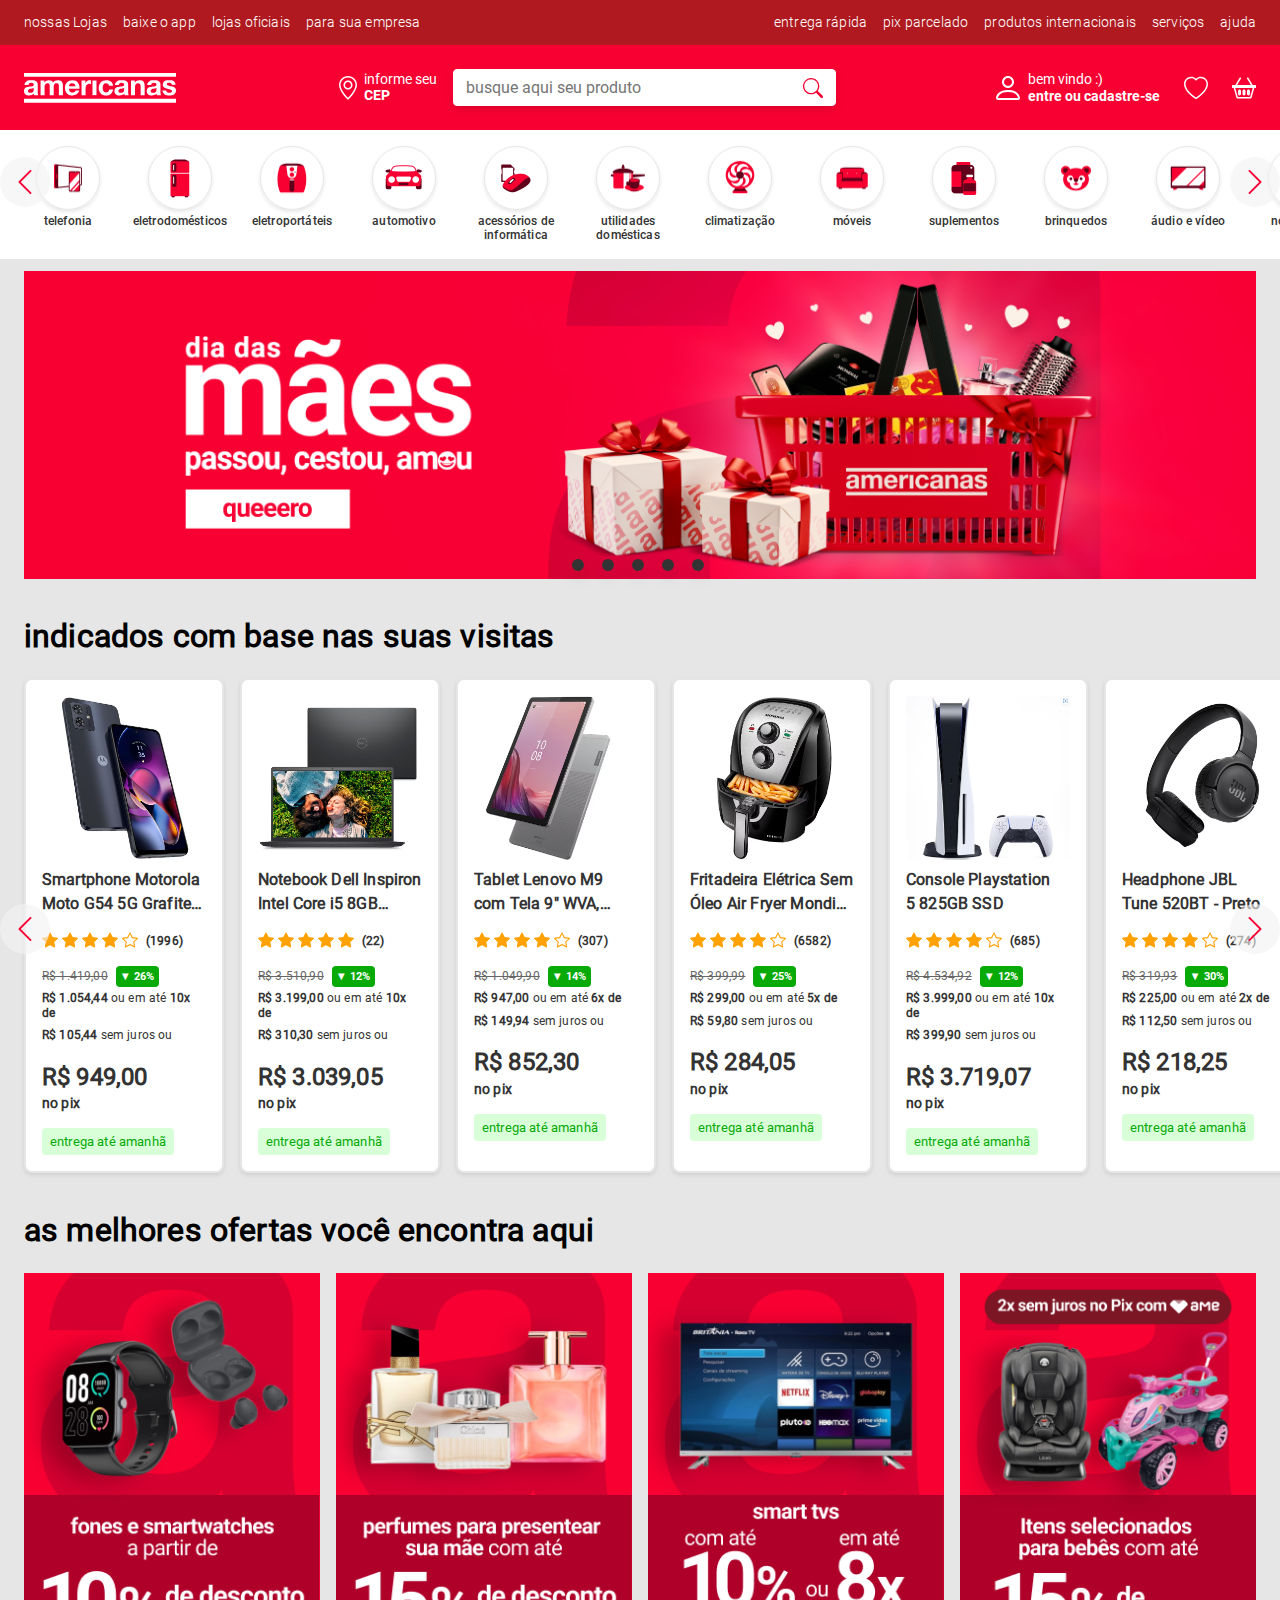
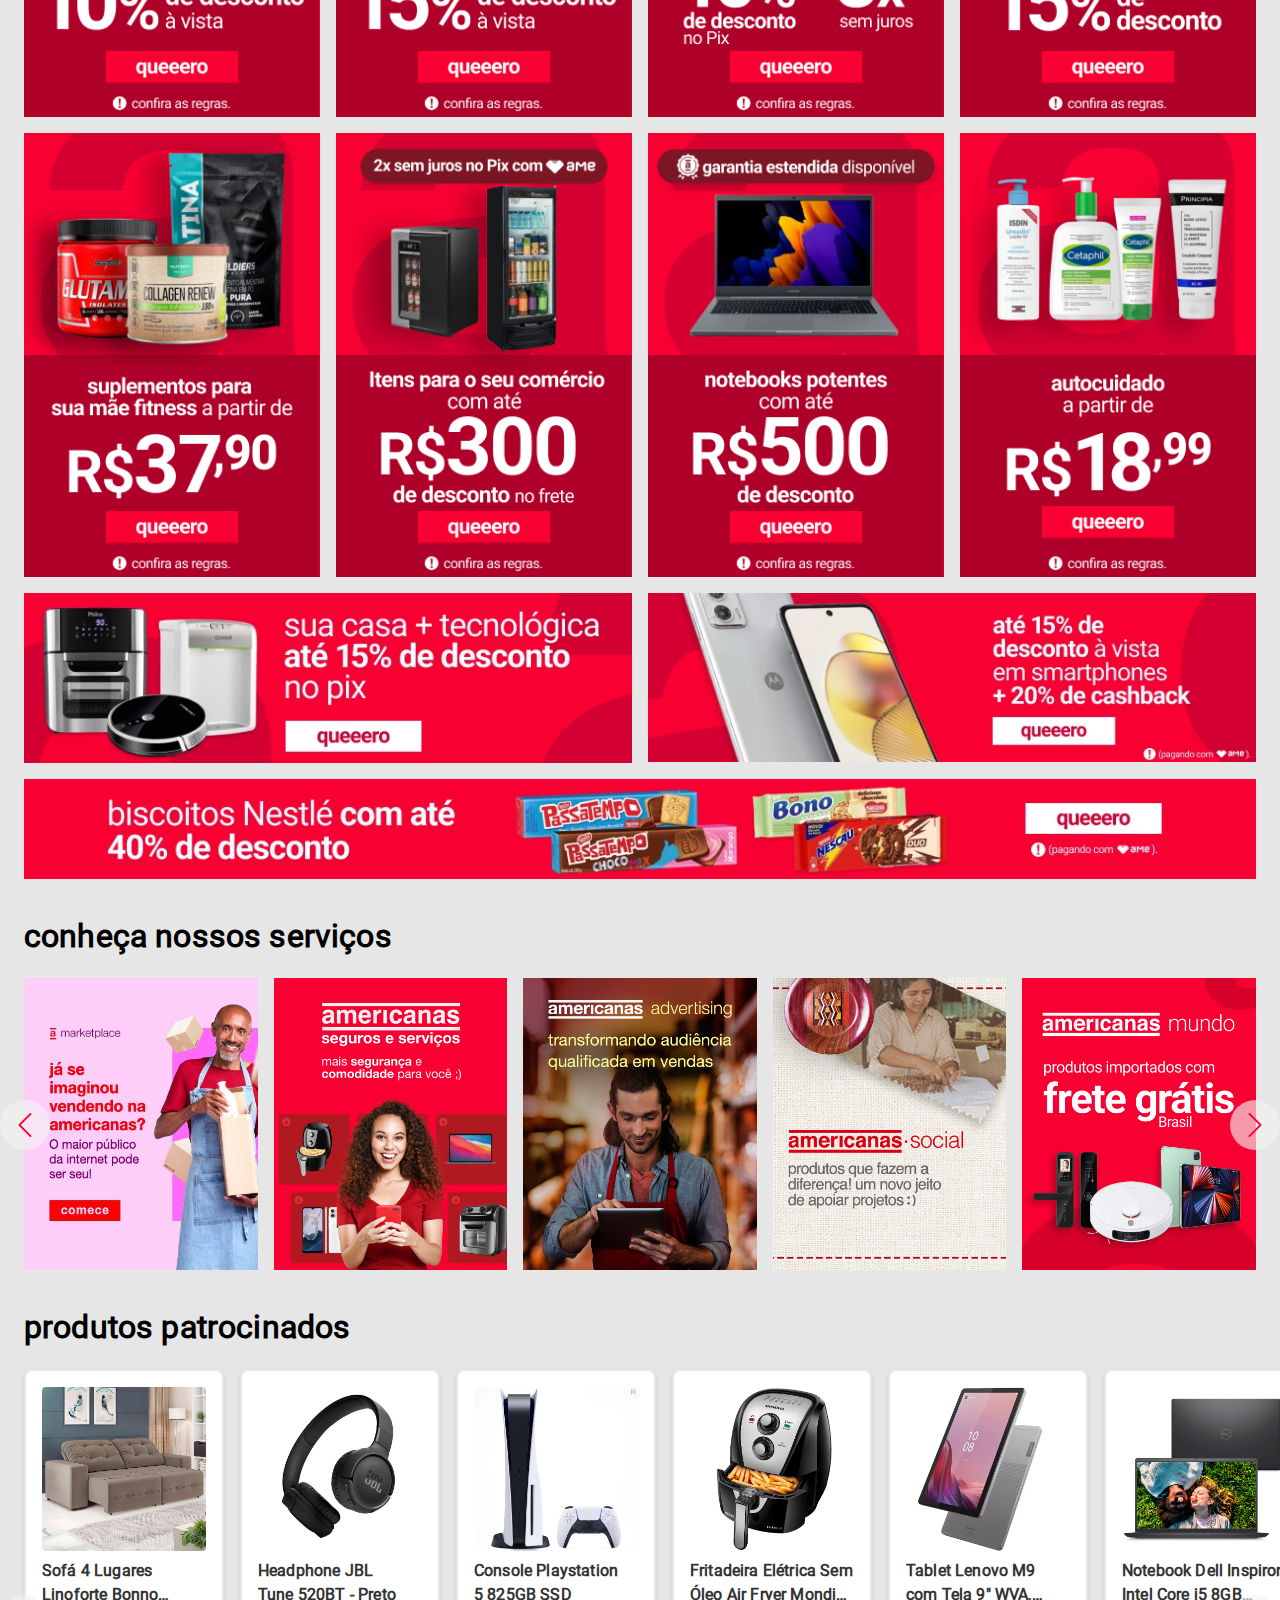
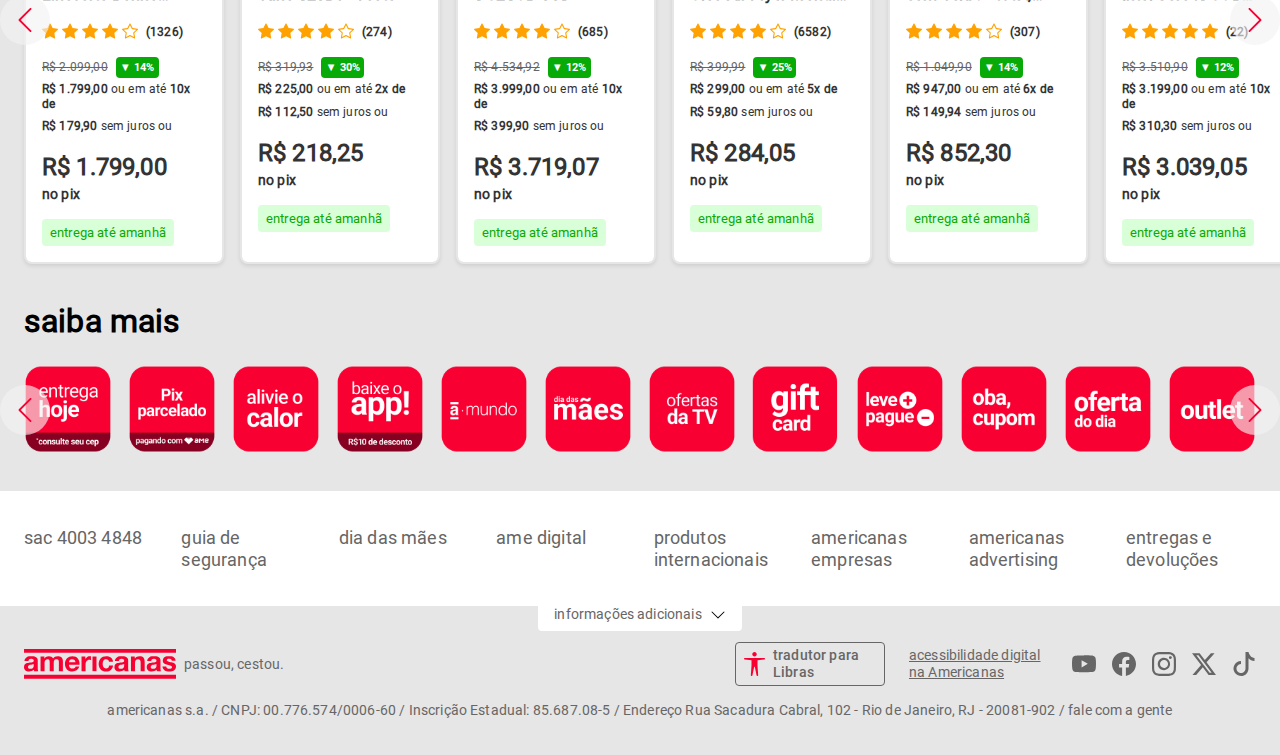
==== index.html @ 1c4f8960 "feat: criado última sessão da página inicial e ajustado arquivos do projeto" ====
<!DOCTYPE html>
<html lang="pt-BR">

<head>
  <link rel="apple-touch-icon" sizes="180x180" href="/apple-touch-icon.png">
  <link rel="icon" type="image/png" sizes="32x32" href="/favicon-32x32.png">
  <link rel="icon" type="image/png" sizes="16x16" href="/favicon-16x16.png">
  <link rel="manifest" href="/site.webmanifest">
  <meta charset="UTF-8">
  <meta name="viewport" content="width=device-width, initial-scale=1.0">
  <link rel="stylesheet" href="/styles/variables.css">
  <link rel="stylesheet" href="/styles/reset-html.css">
  <link rel="stylesheet" href="/styles/global.css">
  <link rel="stylesheet" href="/styles/mediaquerys.css">
  <link rel="stylesheet" href="/styles/index.css">
  <title>Página inicial</title>
</head>

<body>
  <header id="header">
    <input id="menu-hamburger" title="menu header" placeholder="menu header" type="checkbox" hidden="true" value="false">
    <div class="header__top">
      <div class="container">
        <div class="top__left">
          <a href="#">
            <span>nossas Lojas</span>
          </a>
          <a href="#">
            <span>baixe o app</span>
          </a>
          <a href="#">
            <span>lojas oficiais</span>
          </a>
          <a href="#">
            <span>para sua empresa</span>
          </a>
        </div>
        <div class="top__right">
          <a href="#">
            <span>entrega rápida</span>
          </a>
          <a href="#">
            <span>pix parcelado</span>
          </a>
          <a href="#">
            <span>produtos internacionais</span>
          </a>
          <a href="#services">
            <span>serviços</span>
          </a>
          <a href="#">
            <span>ajuda</span>
          </a>
        </div>
      </div>
    </div>
    <div class="header__main">
      <div class="container">
        <div class="menu-hamburger">
          <label for="menu-hamburger" class="icon-grande" type="button">
            <img src="/assets/icons/list.svg" alt="menu hamburger">
          </label>
        </div>
        <div id="logo">
          <a href="#">
            <img src="/assets/images/logo/svg/logo-primary-branco.svg" alt="Logo Americanas">
          </a>
        </div>
        <div class="grou_address_search">
          <div id="endereco">
            <button type="button">
              <img class="icon-medio" src="/assets/icons/geo-alt.svg" alt="ícone de endereço">
              <span>informe seu <span>CEP</span></span>
            </button>
          </div>
          <div id="busca">
            <input type="search" placeholder="busque aqui seu produto">
            <img src="/assets/icons/search.svg" alt="ícone lupa de pesquisa">
          </div>
        </div>
        <div id="menu">
          <div class="group_account">
            <button type="button" id="account">
              <img class="icon-medio" src="/assets/icons/person.svg" alt="ícone conta do usuário">
              <span>bem vindo :&rpar;<br><span>entre ou cadastre-se</span></span>
            </button>
            <div class="account__menu">
              <a href="/login.html" class="button_primary">Entrar</a>
              <a href="#" class="button_secondary">Cadastrar</a>
            </div>
          </div>
          <a title="Favoritos" href="#">
            <img class="icon-medio" src="/assets/icons/heart.svg" alt="ícone favoritos">
          </a>
          <a title="Carrinho de compras" href="#">
            <img class="icon-medio" src="/assets/icons/basket2.svg" alt="ícone carrinho de compras">
          </a>
        </div>
      </div>
    </div>
    <div class="header__categories">
      <div class="container">
        <label for="menu-hamburger">
          <img class="icon-pequeno" src="/assets/icons/x-lg.svg" alt="seta de retorno">
        </label>
        <div class="container__account">
          <div class="icon_account">
            <img class="icon-extra-grande" src="/assets/icons/person-primary.svg" alt="ícone da conta">
          </div>
          <div class="account__text">
            <span>Entre ou cadastre-se</span>
            <span>Tenha tudo em um só lugar</span>
          </div>
        </div>
        <div class="container__menu">
          <button type="submit" class="button_primary">Entrar</button>
          <button type="button" class="button_secondary">Cadastrar</button>
        </div>
        <button type="button" class="previes">
          <img class="icon-medio" src="/assets/icons/chevron-left.svg" alt="seta de retorno">
        </button>
        <button type="button" class="next">
          <img class="icon-medio" src="/assets/icons/chevron-right.svg" alt="seta de retorno">
        </button>
        <div class="categories__list">
          <a href="/lista-produtos.html">
            <img src="/assets/images/category/TELEFONIA.png" alt="imagem telefonia">
            <span>telefonia</span>
          </a>
          <a href="/lista-produtos.html">
            <img src="/assets/images/category/eletrodomesticos.png" alt="imagem eletrodomésticos">
            <span>eletrodomésticos</span>
          </a>
          <a href="/lista-produtos.html">
            <img src="/assets/images/category/CASA-ELETROPORTATEIS.png" alt="imagem eletroportáteis">
            <span>eletroportáteis</span>
          </a>
          <a href="/lista-produtos.html">
            <img src="/assets/images/category/automotivo.png" alt="imagem automotivo">
            <span>automotivo</span>
          </a>
          <a href="/lista-produtos.html">
            <img src="/assets/images/category/informatica-acessorios.png" alt="imagem acessórios de informática">
            <span>acessórios de informática</span>
          </a>
          <a href="/lista-produtos.html">
            <img src="/assets/images/category/UD.png" alt="imagem utilidades domésticas">
            <span>utilidades domésticas</span>
          </a>
          <a href="/lista-produtos.html">
            <img src="/assets/images/category/CASA-CLIMATIZACAO.png" alt="imagem climatização">
            <span>climatização</span>
          </a>
          <a href="/lista-produtos.html">
            <img src="/assets/images/category/MOVEIS.png" alt="imagem móveis">
            <span>móveis</span>
          </a>
          <a href="/lista-produtos.html">
            <img src="/assets/images/category/suplementos-vitaminas.png" alt="imagem suplementos">
            <span>suplementos</span>
          </a>
          <a href="/lista-produtos.html">
            <img src="/assets/images/category/BRINQUEDOS.png" alt="imagem brinquedos">
            <span>brinquedos</span>
          </a>
          <a href="/lista-produtos.html">
            <img src="/assets/images/category/TV.png" alt="imagem áudio e vídeo">
            <span>áudio e vídeo</span>
          </a>
          <a href="/lista-produtos.html">
            <img src="/assets/images/category/NOTEBOOKS.png" alt="imagem notebooks">
            <span>notebooks</span>
          </a>
          <a href="/lista-produtos.html">
            <img src="/assets/images/category/cabelos.png" alt="imagem cabelos">
            <span>cabelos</span>
          </a>
          <a href="/lista-produtos.html">
            <img src="/assets/images/category/cama-mesa-banho.png" alt="imagem cama, mesa e banho">
            <span>cama, mesa e banho</span>
          </a>
          <a href="/lista-produtos.html">
            <img src="/assets/images/category/bebidas.png" alt="imagem bebidas">
            <span>bebidas</span>
          </a>
          <a href="/lista-produtos.html">
            <img src="/assets/images/category/papelaria.png" alt="imagem papelaria">
            <span>papelaria</span>
          </a>
          <a href="/lista-produtos.html">
            <img src="/assets/images/category/CASA-LIVROS.png" alt="imagem livros">
            <span>livros</span>
          </a>
        </div>
      </div>
    </div>
  </header>
  <main id="main">
    <div class="container carousel">
      <div class="button_banner"></div>
      <div class="button_banner"></div>
      <div class="button_banner"></div>
      <div class="button_banner"></div>
      <div class="button_banner"></div>
      <div class="banners">
        <div class="banner">
          <a href="#">
            <img src="/assets/images/banners/1.png" alt="banner 1">
          </a>
        </div>
        <div class="banner">
          <a href="#">
            <img src="/assets/images/banners/2.png" alt="banner 2">
          </a>
        </div>
        <div class="banner">
          <a href="#">
            <img src="/assets/images/banners/3.png" alt="banner 3">
          </a>
        </div>
        <div class="banner">
          <a href="#">
            <img src="/assets/images/banners/4.png" alt="banner 4">
          </a>
        </div>
        <div class="banner">
          <a href="#">
            <img src="/assets/images/banners/5.png" alt="banner 5">
          </a>
        </div>
      </div>
    </div>
    <section id="products" class="container">
      <h2>indicados com base nas suas visitas</h2>
      <button type="button" class="previes">
        <img class="icon-medio" src="/assets/icons/chevron-left.svg" alt="seta de retorno">
      </button>
      <button type="button" class="next">
        <img class="icon-medio" src="/assets/icons/chevron-right.svg" alt="seta de retorno">
      </button>
      <div class="products">
        <a href="/produto.html" class="product item_celular">
          <figure>
            <img src="/assets/images/products/celular.png" alt="imagem do produto">
            <figcaption>
              <h3 title='Smartphone Motorola Moto G54 5G Grafite 128GB, 4GB RAM, Tela de 6.5", Câmera Traseira Dupla, Selfies de 16MP, Android e Processador Octa-Core'>Smartphone Motorola Moto G54 5G Grafite 128GB, 4GB RAM, Tela de 6.5", Câmera Traseira Dupla, Selfies de 16MP, Android e Processador Octa-Core</h3>
            </figcaption>
          </figure>
          <div class="rating">
            <div class="stars">
              <img src="/assets/icons/star-fill.svg" alt="ícone star">
              <img src="/assets/icons/star-fill.svg" alt="ícone star">
              <img src="/assets/icons/star-fill.svg" alt="ícone star">
              <img src="/assets/icons/star-fill.svg" alt="ícone star">
              <img src="/assets/icons/star.svg" alt="ícone star">
            </div>
            <strong>(1996)</strong>
          </div>
          <div class="price">
            <div class="price__original">
              <span>R$ 1.419,00</span>
              <span>&#9660; 26%</span>
            </div>
            <div class="price__pay">
              <span><strong>R$ 1.054,44</strong> ou em até <strong>10x de</strong></span>
              <span><strong>R$ 105,44</strong> sem juros ou</span>
            </div>
            <div class="price__discount">
              <strong>R$ 949,00</strong>
              <strong>no pix</strong>
            </div>
          </div>
          <span class="delivery">entrega até amanhã</span>
        </a>
        <a href="/produto.html" class="product item_notebook">
          <figure>
            <img src="/assets/images/products/notebook.png" alt="imagem do produto">
            <figcaption>
              <h3 title='Notebook Dell Inspiron Intel Core i5 8GB 256GB SSD Tela 15.6&quot; Full HD Windows 11 i15-I120K-A20P'>Notebook Dell Inspiron Intel Core i5 8GB 256GB SSD Tela 15.6&quot; Full HD Windows 11 i15-I120K-A20P</h3>
            </figcaption>
          </figure>
          <div class="rating">
            <div class="stars">
              <img src="/assets/icons/star-fill.svg" alt="ícone star">
              <img src="/assets/icons/star-fill.svg" alt="ícone star">
              <img src="/assets/icons/star-fill.svg" alt="ícone star">
              <img src="/assets/icons/star-fill.svg" alt="ícone star">
              <img src="/assets/icons/star-fill.svg" alt="ícone star">
            </div>
            <strong>(22)</strong>
          </div>
          <div class="price">
            <div class="price__original">
              <span>R$ 3.510,90</span>
              <span>&#9660; 12%</span>
            </div>
            <div class="price__pay">
              <span><strong>R$ 3.199,00</strong> ou em até <strong>10x de</strong></span>
              <span><strong>R$ 310,30</strong> sem juros ou</span>
            </div>
            <div class="price__discount">
              <strong>R$ 3.039,05</strong>
              <strong>no pix</strong>
            </div>
          </div>
          <span class="delivery">entrega até amanhã</span>
        </a>
        <a href="/produto.html" class="product item_tablet">
          <figure>
            <img src="/assets/images/products/tablet.png" alt="imagem do produto">
            <figcaption>
              <h3 title='Tablet Lenovo M9 com Tela 9&quot; WVA, 64GB, Wi-Fi, Câmera 8MP e 2MP, Android 12 e Processador Octa Core 4GB - Prata'>Tablet Lenovo M9 com Tela 9&quot; WVA, 64GB, Wi-Fi, Câmera 8MP e 2MP, Android 12 e Processador Octa Core 4GB - Prata</h3>
            </figcaption>
          </figure>
          <div class="rating">
            <div class="stars">
              <img src="/assets/icons/star-fill.svg" alt="ícone star">
              <img src="/assets/icons/star-fill.svg" alt="ícone star">
              <img src="/assets/icons/star-fill.svg" alt="ícone star">
              <img src="/assets/icons/star-fill.svg" alt="ícone star">
              <img src="/assets/icons/star.svg" alt="ícone star">
            </div>
            <strong>(307)</strong>
          </div>
          <div class="price">
            <div class="price__original">
              <span>R$ 1.049,90</span>
              <span>&#9660; 14%</span>
            </div>
            <div class="price__pay">
              <span><strong>R$ 947,00</strong> ou em até <strong>6x de</strong></span>
              <span><strong>R$ 149,94</strong> sem juros ou</span>
            </div>
            <div class="price__discount">
              <strong>R$ 852,30</strong>
              <strong>no pix</strong>
            </div>
          </div>
          <span class="delivery">entrega até amanhã</span>
        </a>
        <a href="/produto.html" class="product item_fritadeira">
          <figure>
            <img src="/assets/images/products/fritadeira.png" alt="imagem do produto">
            <figcaption>
              <h3 title='Fritadeira Elétrica Sem Óleo Air Fryer Mondial AFN40BI Family Inox 4L - Preta/Inox'>Fritadeira Elétrica Sem Óleo Air Fryer Mondial AFN40BI Family Inox 4L - Preta/Inox</h3>
            </figcaption>
          </figure>
          <div class="rating">
            <div class="stars">
              <img src="/assets/icons/star-fill.svg" alt="ícone star">
              <img src="/assets/icons/star-fill.svg" alt="ícone star">
              <img src="/assets/icons/star-fill.svg" alt="ícone star">
              <img src="/assets/icons/star-fill.svg" alt="ícone star">
              <img src="/assets/icons/star.svg" alt="ícone star">
            </div>
            <strong>(6582)</strong>
          </div>
          <div class="price">
            <div class="price__original">
              <span>R$ 399,99</span>
              <span>&#9660; 25%</span>
            </div>
            <div class="price__pay">
              <span><strong>R$ 299,00</strong> ou em até <strong>5x de</strong></span>
              <span><strong>R$ 59,80</strong> sem juros ou</span>
            </div>
            <div class="price__discount">
              <strong>R$ 284,05</strong>
              <strong>no pix</strong>
            </div>
          </div>
          <span class="delivery">entrega até amanhã</span>
        </a>
        <a href="/produto.html" class="product item_console">
          <figure>
            <img src="/assets/images/products/console.png" alt="imagem do produto">
            <figcaption>
              <h3 title='Console Playstation 5 825GB SSD'>Console Playstation 5 825GB SSD</h3>
            </figcaption>
          </figure>
          <div class="rating">
            <div class="stars">
              <img src="/assets/icons/star-fill.svg" alt="ícone star">
              <img src="/assets/icons/star-fill.svg" alt="ícone star">
              <img src="/assets/icons/star-fill.svg" alt="ícone star">
              <img src="/assets/icons/star-fill.svg" alt="ícone star">
              <img src="/assets/icons/star.svg" alt="ícone star">
            </div>
            <strong>(685)</strong>
          </div>
          <div class="price">
            <div class="price__original">
              <span>R$ 4.534,92</span>
              <span>&#9660; 12%</span>
            </div>
            <div class="price__pay">
              <span><strong>R$ 3.999,00</strong> ou em até <strong>10x de</strong></span>
              <span><strong>R$ 399,90</strong> sem juros ou</span>
            </div>
            <div class="price__discount">
              <strong>R$ 3.719,07</strong>
              <strong>no pix</strong>
            </div>
          </div>
          <span class="delivery">entrega até amanhã</span>
        </a>
        <a href="/produto.html" class="product item_fone">
          <figure>
            <img src="/assets/images/products/fone.png" alt="imagem do produto">
            <figcaption>
              <h3 title='Headphone JBL Tune 520BT - Preto'>Headphone JBL Tune 520BT - Preto</h3>
            </figcaption>
          </figure>
          <div class="rating">
            <div class="stars">
              <img src="/assets/icons/star-fill.svg" alt="ícone star">
              <img src="/assets/icons/star-fill.svg" alt="ícone star">
              <img src="/assets/icons/star-fill.svg" alt="ícone star">
              <img src="/assets/icons/star-fill.svg" alt="ícone star">
              <img src="/assets/icons/star.svg" alt="ícone star">
            </div>
            <strong>(274)</strong>
          </div>
          <div class="price">
            <div class="price__original">
              <span>R$ 319,93</span>
              <span>&#9660; 30%</span>
            </div>
            <div class="price__pay">
              <span><strong>R$ 225,00</strong> ou em até <strong>2x de</strong></span>
              <span><strong>R$ 112,50</strong> sem juros ou</span>
            </div>
            <div class="price__discount">
              <strong>R$ 218,25</strong>
              <strong>no pix</strong>
            </div>
          </div>
          <span class="delivery">entrega até amanhã</span>
        </a>
        <a href="/produto.html" class="product item_movel">
          <figure>
            <img src="/assets/images/products/movel.png" alt="imagem do produto">
            <figcaption>
              <h3 title='Sofá 4 Lugares Linoforte Bonno Retrátil e Reclinável com 230 cm de Largura e Revestido em Tecido Suede'>Sofá 4 Lugares Linoforte Bonno Retrátil e Reclinável com 230 cm de Largura e Revestido em Tecido Suede</h3>
            </figcaption>
          </figure>
          <div class="rating">
            <div class="stars">
              <img src="/assets/icons/star-fill.svg" alt="ícone star">
              <img src="/assets/icons/star-fill.svg" alt="ícone star">
              <img src="/assets/icons/star-fill.svg" alt="ícone star">
              <img src="/assets/icons/star-fill.svg" alt="ícone star">
              <img src="/assets/icons/star.svg" alt="ícone star">
            </div>
            <strong>(1326)</strong>
          </div>
          <div class="price">
            <div class="price__original">
              <span>R$ 2.099,00</span>
              <span>&#9660; 14%</span>
            </div>
            <div class="price__pay">
              <span><strong>R$ 1.799,00</strong> ou em até <strong>10x de</strong></span>
              <span><strong>R$ 179,90</strong> sem juros ou</span>
            </div>
            <div class="price__discount">
              <strong>R$ 1.799,00</strong>
              <strong>no pix</strong>
            </div>
          </div>
          <span class="delivery">entrega até amanhã</span>
        </a>
      </div>
    </section>
    <section id="offers" class="container">
      <h2>as melhores ofertas você encontra aqui</h2>
      <div class="offers">
        <a href="#" class="offer">
          <img src="/assets/images/promotions/1.png" alt="imagem de oferta">
        </a>
        <a href="#" class="offer">
          <img src="/assets/images/promotions/2.png" alt="imagem de oferta">
        </a>
        <a href="#" class="offer">
          <img src="/assets/images/promotions/3.png" alt="imagem de oferta">
        </a>
        <a href="#" class="offer">
          <img src="/assets/images/promotions/4.png" alt="imagem de oferta">
        </a>
        <a href="#" class="offer">
          <img src="/assets/images/promotions/5.png" alt="imagem de oferta">
        </a>
        <a href="#" class="offer">
          <img src="/assets/images/promotions/6.png" alt="imagem de oferta">
        </a>
        <a href="#" class="offer">
          <img src="/assets/images/promotions/7.png" alt="imagem de oferta">
        </a>
        <a href="#" class="offer">
          <img src="/assets/images/promotions/8.png" alt="imagem de oferta">
        </a>
        <a href="#" class="offer">
          <img src="/assets/images/promotions/9.png" alt="imagem de oferta">
        </a>
        <a href="#" class="offer">
          <img src="/assets/images/promotions/10.png" alt="imagem de oferta">
        </a>
        <a href="#" class="offer">
          <img src="/assets/images/promotions/11.png" alt="imagem de oferta">
        </a>
      </div>
    </section>
    <section id="services" class="container">
      <h2>conheça nossos serviços</h2>
      <button type="button" class="previes">
        <img class="icon-medio" src="/assets/icons/chevron-left.svg" alt="seta de retorno">
      </button>
      <button type="button" class="next">
        <img class="icon-medio" src="/assets/icons/chevron-right.svg" alt="seta de retorno">
      </button>
      <div class="services">
        <a href="#" class="service">
          <img src="/assets/images/services/marketplace.jpg" alt="imagem de serviços">
        </a>
        <a href="#" class="service">
          <img src="/assets/images/services/servicos-seguros.png" alt="imagem de serviços">
        </a>
        <a href="#" class="service">
          <img src="/assets/images/services/ad.png" alt="imagem de serviços">
        </a>
        <a href="#" class="service">
          <img src="/assets/images/services/social.png" alt="imagem de serviços">
        </a>
        <a href="#" class="service">
          <img src="/assets/images/services/mundo.png" alt="imagem de serviços">
        </a>
      </div>
    </section>
    <section id="sponsored" class="container">
      <h2>produtos patrocinados</h2>
      <button type="button" class="previes">
        <img class="icon-medio" src="/assets/icons/chevron-left.svg" alt="seta de retorno">
      </button>
      <button type="button" class="next">
        <img class="icon-medio" src="/assets/icons/chevron-right.svg" alt="seta de retorno">
      </button>
      <div class="products">
        <a href="/produto.html" class="product item_movel">
          <figure>
            <img src="/assets/images/products/movel.png" alt="imagem do produto">
            <figcaption>
              <h3 title='Sofá 4 Lugares Linoforte Bonno Retrátil e Reclinável com 230 cm de Largura e Revestido em Tecido Suede'>Sofá 4 Lugares Linoforte Bonno Retrátil e Reclinável com 230 cm de Largura e Revestido em Tecido Suede</h3>
            </figcaption>
          </figure>
          <div class="rating">
            <div class="stars">
              <img src="/assets/icons/star-fill.svg" alt="ícone star">
              <img src="/assets/icons/star-fill.svg" alt="ícone star">
              <img src="/assets/icons/star-fill.svg" alt="ícone star">
              <img src="/assets/icons/star-fill.svg" alt="ícone star">
              <img src="/assets/icons/star.svg" alt="ícone star">
            </div>
            <strong>(1326)</strong>
          </div>
          <div class="price">
            <div class="price__original">
              <span>R$ 2.099,00</span>
              <span>&#9660; 14%</span>
            </div>
            <div class="price__pay">
              <span><strong>R$ 1.799,00</strong> ou em até <strong>10x de</strong></span>
              <span><strong>R$ 179,90</strong> sem juros ou</span>
            </div>
            <div class="price__discount">
              <strong>R$ 1.799,00</strong>
              <strong>no pix</strong>
            </div>
          </div>
          <span class="delivery">entrega até amanhã</span>
        </a>
        <a href="/produto.html" class="product item_fone">
          <figure>
            <img src="/assets/images/products/fone.png" alt="imagem do produto">
            <figcaption>
              <h3 title='Headphone JBL Tune 520BT - Preto'>Headphone JBL Tune 520BT - Preto</h3>
            </figcaption>
          </figure>
          <div class="rating">
            <div class="stars">
              <img src="/assets/icons/star-fill.svg" alt="ícone star">
              <img src="/assets/icons/star-fill.svg" alt="ícone star">
              <img src="/assets/icons/star-fill.svg" alt="ícone star">
              <img src="/assets/icons/star-fill.svg" alt="ícone star">
              <img src="/assets/icons/star.svg" alt="ícone star">
            </div>
            <strong>(274)</strong>
          </div>
          <div class="price">
            <div class="price__original">
              <span>R$ 319,93</span>
              <span>&#9660; 30%</span>
            </div>
            <div class="price__pay">
              <span><strong>R$ 225,00</strong> ou em até <strong>2x de</strong></span>
              <span><strong>R$ 112,50</strong> sem juros ou</span>
            </div>
            <div class="price__discount">
              <strong>R$ 218,25</strong>
              <strong>no pix</strong>
            </div>
          </div>
          <span class="delivery">entrega até amanhã</span>
        </a>
        <a href="/produto.html" class="product item_console">
          <figure>
            <img src="/assets/images/products/console.png" alt="imagem do produto">
            <figcaption>
              <h3 title='Console Playstation 5 825GB SSD'>Console Playstation 5 825GB SSD</h3>
            </figcaption>
          </figure>
          <div class="rating">
            <div class="stars">
              <img src="/assets/icons/star-fill.svg" alt="ícone star">
              <img src="/assets/icons/star-fill.svg" alt="ícone star">
              <img src="/assets/icons/star-fill.svg" alt="ícone star">
              <img src="/assets/icons/star-fill.svg" alt="ícone star">
              <img src="/assets/icons/star.svg" alt="ícone star">
            </div>
            <strong>(685)</strong>
          </div>
          <div class="price">
            <div class="price__original">
              <span>R$ 4.534,92</span>
              <span>&#9660; 12%</span>
            </div>
            <div class="price__pay">
              <span><strong>R$ 3.999,00</strong> ou em até <strong>10x de</strong></span>
              <span><strong>R$ 399,90</strong> sem juros ou</span>
            </div>
            <div class="price__discount">
              <strong>R$ 3.719,07</strong>
              <strong>no pix</strong>
            </div>
          </div>
          <span class="delivery">entrega até amanhã</span>
        </a>
        <a href="/produto.html" class="product item_fritadeira">
          <figure>
            <img src="/assets/images/products/fritadeira.png" alt="imagem do produto">
            <figcaption>
              <h3 title='Fritadeira Elétrica Sem Óleo Air Fryer Mondial AFN40BI Family Inox 4L - Preta/Inox'>Fritadeira Elétrica Sem Óleo Air Fryer Mondial AFN40BI Family Inox 4L - Preta/Inox</h3>
            </figcaption>
          </figure>
          <div class="rating">
            <div class="stars">
              <img src="/assets/icons/star-fill.svg" alt="ícone star">
              <img src="/assets/icons/star-fill.svg" alt="ícone star">
              <img src="/assets/icons/star-fill.svg" alt="ícone star">
              <img src="/assets/icons/star-fill.svg" alt="ícone star">
              <img src="/assets/icons/star.svg" alt="ícone star">
            </div>
            <strong>(6582)</strong>
          </div>
          <div class="price">
            <div class="price__original">
              <span>R$ 399,99</span>
              <span>&#9660; 25%</span>
            </div>
            <div class="price__pay">
              <span><strong>R$ 299,00</strong> ou em até <strong>5x de</strong></span>
              <span><strong>R$ 59,80</strong> sem juros ou</span>
            </div>
            <div class="price__discount">
              <strong>R$ 284,05</strong>
              <strong>no pix</strong>
            </div>
          </div>
          <span class="delivery">entrega até amanhã</span>
        </a>
        <a href="/produto.html" class="product item_tablet">
          <figure>
            <img src="/assets/images/products/tablet.png" alt="imagem do produto">
            <figcaption>
              <h3 title='Tablet Lenovo M9 com Tela 9&quot; WVA, 64GB, Wi-Fi, Câmera 8MP e 2MP, Android 12 e Processador Octa Core 4GB - Prata'>Tablet Lenovo M9 com Tela 9&quot; WVA, 64GB, Wi-Fi, Câmera 8MP e 2MP, Android 12 e Processador Octa Core 4GB - Prata</h3>
            </figcaption>
          </figure>
          <div class="rating">
            <div class="stars">
              <img src="/assets/icons/star-fill.svg" alt="ícone star">
              <img src="/assets/icons/star-fill.svg" alt="ícone star">
              <img src="/assets/icons/star-fill.svg" alt="ícone star">
              <img src="/assets/icons/star-fill.svg" alt="ícone star">
              <img src="/assets/icons/star.svg" alt="ícone star">
            </div>
            <strong>(307)</strong>
          </div>
          <div class="price">
            <div class="price__original">
              <span>R$ 1.049,90</span>
              <span>&#9660; 14%</span>
            </div>
            <div class="price__pay">
              <span><strong>R$ 947,00</strong> ou em até <strong>6x de</strong></span>
              <span><strong>R$ 149,94</strong> sem juros ou</span>
            </div>
            <div class="price__discount">
              <strong>R$ 852,30</strong>
              <strong>no pix</strong>
            </div>
          </div>
          <span class="delivery">entrega até amanhã</span>
        </a>
        <a href="/produto.html" class="product item_notebook">
          <figure>
            <img src="/assets/images/products/notebook.png" alt="imagem do produto">
            <figcaption>
              <h3 title='Notebook Dell Inspiron Intel Core i5 8GB 256GB SSD Tela 15.6&quot; Full HD Windows 11 i15-I120K-A20P'>Notebook Dell Inspiron Intel Core i5 8GB 256GB SSD Tela 15.6&quot; Full HD Windows 11 i15-I120K-A20P</h3>
            </figcaption>
          </figure>
          <div class="rating">
            <div class="stars">
              <img src="/assets/icons/star-fill.svg" alt="ícone star">
              <img src="/assets/icons/star-fill.svg" alt="ícone star">
              <img src="/assets/icons/star-fill.svg" alt="ícone star">
              <img src="/assets/icons/star-fill.svg" alt="ícone star">
              <img src="/assets/icons/star-fill.svg" alt="ícone star">
            </div>
            <strong>(22)</strong>
          </div>
          <div class="price">
            <div class="price__original">
              <span>R$ 3.510,90</span>
              <span>&#9660; 12%</span>
            </div>
            <div class="price__pay">
              <span><strong>R$ 3.199,00</strong> ou em até <strong>10x de</strong></span>
              <span><strong>R$ 310,30</strong> sem juros ou</span>
            </div>
            <div class="price__discount">
              <strong>R$ 3.039,05</strong>
              <strong>no pix</strong>
            </div>
          </div>
          <span class="delivery">entrega até amanhã</span>
        </a>
        <a href="/produto.html" class="product item_celular">
          <figure>
            <img src="/assets/images/products/celular.png" alt="imagem do produto">
            <figcaption>
              <h3 title='Smartphone Motorola Moto G54 5G Grafite 128GB, 4GB RAM, Tela de 6.5", Câmera Traseira Dupla, Selfies de 16MP, Android e Processador Octa-Core'>Smartphone Motorola Moto G54 5G Grafite 128GB, 4GB RAM, Tela de 6.5", Câmera Traseira Dupla, Selfies de 16MP, Android e Processador Octa-Core</h3>
            </figcaption>
          </figure>
          <div class="rating">
            <div class="stars">
              <img src="/assets/icons/star-fill.svg" alt="ícone star">
              <img src="/assets/icons/star-fill.svg" alt="ícone star">
              <img src="/assets/icons/star-fill.svg" alt="ícone star">
              <img src="/assets/icons/star-fill.svg" alt="ícone star">
              <img src="/assets/icons/star.svg" alt="ícone star">
            </div>
            <strong>(1996)</strong>
          </div>
          <div class="price">
            <div class="price__original">
              <span>R$ 1.419,00</span>
              <span>&#9660; 26%</span>
            </div>
            <div class="price__pay">
              <span><strong>R$ 1.054,44</strong> ou em até <strong>10x de</strong></span>
              <span><strong>R$ 105,44</strong> sem juros ou</span>
            </div>
            <div class="price__discount">
              <strong>R$ 949,00</strong>
              <strong>no pix</strong>
            </div>
          </div>
          <span class="delivery">entrega até amanhã</span>
        </a>
      </div>
    </section>
    <section id="plus" class="container">
      <h2>saiba mais</h2>
      <button type="button" class="previes">
        <img class="icon-medio" src="/assets/icons/chevron-left.svg" alt="seta de retorno">
      </button>
      <button type="button" class="next">
        <img class="icon-medio" src="/assets/icons/chevron-right.svg" alt="seta de retorno">
      </button>
      <div class="plus">
        <a href="#" class="item_plus">
          <img src="/assets/images/desk_link/1.png" alt="imagem de atalhos adicionais">
        </a>
        <a href="#" class="item_plus">
          <img src="/assets/images/desk_link/2.png" alt="imagem de atalhos adicionais">
        </a>
        <a href="#" class="item_plus">
          <img src="/assets/images/desk_link/3.png" alt="imagem de atalhos adicionais">
        </a>
        <a href="#" class="item_plus">
          <img src="/assets/images/desk_link/4.png" alt="imagem de atalhos adicionais">
        </a>
        <a href="#" class="item_plus">
          <img src="/assets/images/desk_link/5.png" alt="imagem de atalhos adicionais">
        </a>
        <a href="#" class="item_plus">
          <img src="/assets/images/desk_link/6.png" alt="imagem de atalhos adicionais">
        </a>
        <a href="#" class="item_plus">
          <img src="/assets/images/desk_link/7.png" alt="imagem de atalhos adicionais">
        </a>
        <a href="#" class="item_plus">
          <img src="/assets/images/desk_link/8.png" alt="imagem de atalhos adicionais">
        </a>
        <a href="#" class="item_plus">
          <img src="/assets/images/desk_link/9.png" alt="imagem de atalhos adicionais">
        </a>
        <a href="#" class="item_plus">
          <img src="/assets/images/desk_link/10.png" alt="imagem de atalhos adicionais">
        </a>
        <a href="#" class="item_plus">
          <img src="/assets/images/desk_link/11.png" alt="imagem de atalhos adicionais">
        </a>
        <a href="#" class="item_plus">
          <img src="/assets/images/desk_link/12.png" alt="imagem de atalhos adicionais">
        </a>
      </div>
    </section>
  </main>
  <footer id="footer">
    <input title="menu footer" placeholder="menu footer" id="menu_footer" type="checkbox" hidden="true" value="false">
    <div class="footer_top">
      <div class="container">
        <a href="#">sac 4003 4848</a>
        <a href="#">guia de segurança</a>
        <a href="#">dia das mães</a>
        <a href="#">ame digital</a>
        <a href="#">produtos internacionais</a>
        <a href="#">americanas empresas</a>
        <a href="#">americanas advertising</a>
        <a href="#">entregas e devoluções</a>
      </div>
    </div>
    <div class="footer_main">
      <div class="container">
        <div class="group_footer_main">
          <div class="links">
            <div class="institutional">
              <h2>institucional</h2>
              <div class="links_categorys">
                <a href="#">comunicado aos clientes</a>
                <a href="#">investidores americanas sa</a>
                <a href="#">governança corporativa</a>
                <a href="#">lojas americanas</a>
                <a href="#">programa de afiliados</a>
                <a href="#">prêmios</a>
                <a href="#">assessoria de imprensa</a>
                <a href="#">venda na americanas</a>
                <a href="#">trabalhe conosco</a>
                <a href="#">cadastro de proteção à propriedade intelectual</a>
                <a href="#">nossas lojas</a>
                <a href="#">canal de denúncias</a>
              </div>
            </div>
            <div class="questions">
              <h2>dúvidas</h2>
              <div class="links_categorys">
                <a href="#">central de atendimento</a>
                <a href="#">trocas e devoluções</a>
                <a href="#">direito de arrependimento</a>
                <a href="#">processo de entrega</a>
                <a href="#">politica de privacidade</a>
                <a href="#">regras do site</a>
                <a href="#">guia de segurança</a>
                <a href="#">termos e condições de compra e venda de produtos</a>
                <a href="#">procon-rj</a>
                <a href="#">cupom de desconto</a>
                <a href="#">marketplace</a>
                <a href="#">black friday</a>
              </div>
            </div>
            <div class="services">
              <h2>serviços</h2>
              <div class="links_categorys">
                <a href="#">tipos de entrega</a>
                <a href="#">seguro roubo e furto</a>
                <a href="#">serviços de entrega - direct</a>
                <a href="#">instalação de ar condicionado</a>
                <a href="#">garantia estendida</a>
                <a href="#">vale presente</a>
                <a href="#">para empresas</a>
                <a href="#">confira todos</a>
              </div>
            </div>
            <div class="love_digital">
              <h2>ame digital</h2>
              <div class="links_categorys">
                <a href="#">amedigital.com</a>
                <a href="#">cartão de crédito ame</a>
                <a href="#">ame fazer sua parte</a>
                <a href="#">carnê digital</a>
                <a href="#">veja as ofertas</a>
              </div>
            </div>
          </div>
          <div class="others">
            <div class="informatios">
              <p><span>Formas de pagamento:</span> cartões de crédito Ame, Mastercard, Visa, Elo, American Express, Aura, Diners Club, Hipercard; boleto bancário; Ame Digital; Pix.</p>
              <p>Todas as regras e promoções são válidas apenas para produtos vendidos e entregues pela Americanas. O preço válido será o da finalização da compra. Havendo divergência, prevalecerá o menor preço ofertado.</p>
            </div>
            <img src="/assets/images/selo-2018.bmp" alt="imagem de selo americanas">
          </div>
        </div>
      </div>
      <div class="menu_footer">
        <label class="menu_footer__button" for="menu_footer">
          <span>informações adicionais</span>
          <img class="button_down" src="/assets/icons/chevron-down.svg" alt="ícone para expandir informações">
          <img class="button_up" src="/assets/icons/chevron-up.svg" alt="ícone para recolher informações">
        </label>
      </div>
    </div>
    <div class="footer_bottom">
      <div class="container">
        <div class="footer__group_bottom">
          <div class="logo">
            <img src="/assets/images/logo/svg/logo-primary-vermelho.svg" alt="Logo Americanas">
            <span>passou, cestou.</span>
          </div>
          <div class="acessebility">
            <a href="#">
              <img class="icon-medio" src="/assets/icons/universal-access.svg" alt="ícone de tradutor para libras">
              <span>tradutor para Libras</span>
            </a>
            <a href="#">
              <span>acessibilidade digital na Americanas</span>
            </a>
          </div>
          <div class="social">
            <a href="https://www.youtube.com/CanalAmericanas" title="Canal Americanas">
              <img src="/assets/icons/youtube.svg" alt="ícone do YouTube">
            </a>
            <a href="https://www.facebook.com/americanas" title="Facebook Americanas">
              <img src="/assets/icons/facebook.svg" alt="ícone do Facebook">
            </a>
            <a href="https://www.instagram.com/americanas" title="Instagram Americanas">
              <img src="/assets/icons/instagram.svg" alt="ícone do Instagram">
            </a>
            <a href="https://twitter.com/americanas" title="X-Twitter Americanas">
              <img src="/assets/icons/twitter-x.svg" alt="ícone do X-Twitter">
            </a>
            <a href="https://www.tiktok.com/@americanas" title="Tiktok Americanas">
              <img src="/assets/icons/tiktok.svg" alt="ícone do Tiktok">
            </a>
          </div>
        </div>
        <span>americanas s.a. / CNPJ: 00.776.574/0006-60 / Inscrição Estadual: 85.687.08-5 / Endereço Rua Sacadura Cabral, 102 - Rio de Janeiro, RJ - 20081-902 / fale com a gente</span>
      </div>
    </div>
  </footer>
</body>

</html>
---- styles/variables.css ----
/* 

Esse é um arquivo teste para o estilo do site.

*/

/* Variáveis Globais */
:root {
  /* Cores */
  --cor-dominante: #F80032; /* Vermelho primário da marca */
  --cor-dominante-secundario: #AF191F; /* Vermelho primário da marca */
  --cor-neutra: #FFFFFF; /* Branco, para fundos e textos sobre o vermelho */
  --cor-secundaria: #3FB5B5; /* Azul claro, para complementar o vermelho dominante e proporcionar contraste */
  --cor-destaque: #FFA100; /* Laranja, para destacar elementos importantes e chamar a atenção do usuário */
  --cor-texto: #333333; /* Cinza escuro, para textos e elementos de fundo */
  --cor-texto-neutra: #666666; /* Cinza médio, para textos e elementos secundários */
  --cor-separador: #CCCCCC; /* Cinza claro, para fundos e separadores */
  --cor-separador-extra: #E6E6E6; /* Cinza extra claro, para fundos e separadores mais claros */
  --cor-texto-destaque: #000000; /* Preto, para textos e elementos de destaque sobre fundos claros */

  /* Espaçamento */
  --espaco-pequeno: 0.25rem; /* 4px */
  --espaco-medio: 0.5rem; /* 8px */
  --espaco-grande: 1rem; /* 16px */
  --espaco-extra-grande: 1.5rem; /* 24px */

  /* Preenchimento/Margem */
  --margem-extra-grande: 2rem; /* 32px */

  /* Raio */
  --raio-pequeno: 0.25rem; /* 4px */
  --raio-medio: 0.5rem; /* 8px */
  --raio-grande: 1rem; /* 16px */

  /* Sombra */
  --sombra-suave: 0 2px 4px rgba(0, 0, 0, 0.1);
  --sombra-elevada: 0 4px 8px rgba(0, 0, 0, 0.1);
  --sombra-profunda: 0 8px 16px rgba(0, 0, 0, 0.1);

  /* Escala de Grid */
  --tamanho-coluna-base: 0.5rem; /* 8px */
  --gutter: 1rem; /* 16px */
  --coluna-1: calc(var(--tamanho-coluna-base) * 1);
  --coluna-2: calc(var(--tamanho-coluna-base) * 2 + var(--gutter));
  --coluna-3: calc(var(--tamanho-coluna-base) * 3 + var(--gutter) * 2);
  --coluna-4: calc(var(--tamanho-coluna-base) * 4 + var(--gutter) * 3);
  --coluna-5: calc(var(--tamanho-coluna-base) * 5 + var(--gutter) * 4);

  /* Família Tipográfica */
  --fonte-padrao: 'Roboto', sans-serif;

  /* Tamanhos e Pesos das Fontes */
  --xl-fonte-tamanho: 2.5rem; /* 40px */
  --xl-fonte-peso: 700; /* Negrito */
  --xl-line-height: 1.2;
  --xl-letter-spacing: 0.02em;

  --lg-fonte-tamanho: 2rem; /* 32px */
  --lg-fonte-peso: 700; /* Negrito */
  --lg-line-height: 1.2;
  --lg-letter-spacing: 0.02em;

  --md-fonte-tamanho: 1.5rem; /* 24px */
  --md-fonte-peso: 700; /* Negrito */
  --md-line-height: 1.2;
  --md-letter-spacing: 0.01em;

  --sm-fonte-tamanho: 1.125rem; /* 18px */
  --sm-fonte-peso: 700; /* Negrito */
  --sm-line-height: 1.2;
  --sm-letter-spacing: 0.01em;

  --paragrafo-fonte-tamanho: 1rem; /* 16px */
  --paragrafo-fonte-peso: 400; /* Regular */
  --paragrafo-line-height: 1.5;
  --paragrafo-letter-spacing: 0.01em;

  --caption-fonte-tamanho: 0.875rem; /* 14px */
  --caption-fonte-peso: 400; /* Regular */
  --caption-line-height: 1.2;
  --caption-letter-spacing: 0.01em;

  /* Padding e Margin */
  --padding-elementos: 0.5rem; /* 8px */
  --margin-elementos: 1rem; /* 16px */

  /* Tamanhos de ícones */
  --tamanho-icone-extra-grande: 40px; /* equivalente a 2rem */
  --tamanho-icone-grande: 32px; /* equivalente a 2rem */
  --tamanho-icone-medio: 24px; /* equivalente a 1.5rem */
  --tamanho-icone-pequeno: 16px; /* equivalente a 1rem */
  --tamanho-icone-extra-pequeno: 12px; /* equivalente a 0.75rem */
}
---- styles/global.css ----
@font-face {
  font-family: 'Roboto-Black';
  src: url('/assets/font/Roboto/Roboto-Black.ttf') format('truetype');
}

@font-face {
  font-family: 'Roboto-BlackItalic';
  src: url('/assets/font/Roboto/Roboto-BlackItalic.ttf') format('truetype');
}

@font-face {
  font-family: 'Roboto-Bold';
  src: url('/assets/font/Roboto/Roboto-Bold.ttf') format('truetype');
}

@font-face {
  font-family: 'Roboto-BoldItalic';
  src: url('/assets/font/Roboto/Roboto-BoldItalic.ttf') format('truetype');
}

@font-face {
  font-family: 'Roboto-Italic';
  src: url('/assets/font/Roboto/Roboto-Italic.ttf') format('truetype');
}

@font-face {
  font-family: 'Roboto-Light';
  src: url('/assets/font/Roboto/Roboto-Light.ttf') format('truetype');
}

@font-face {
  font-family: 'Roboto-LightItalic';
  src: url('/assets/font/Roboto/Roboto-LightItalic.ttf') format('truetype');
}

@font-face {
  font-family: 'Roboto-Medium';
  src: url('/assets/font/Roboto/Roboto-Medium.ttf') format('truetype');
}

@font-face {
  font-family: 'Roboto-MediumItalic';
  src: url('/assets/font/Roboto/Roboto-MediumItalic.ttf') format('truetype');
}

@font-face {
  font-family: 'Roboto-Regular';
  src: url('/assets/font/Roboto/Roboto-Regular.ttf') format('truetype');
}

@font-face {
  font-family: 'Roboto-Thin';
  src: url('/assets/font/Roboto/Roboto-Thin.ttf') format('truetype');
}

@font-face {
  font-family: 'Roboto-ThinItalic';
  src: url('/assets/font/Roboto/Roboto-ThinItalic.ttf') format('truetype');
}

.icon-extra-grande {
  width: var(--tamanho-icone-extra-grande);
  height: var(--tamanho-icone-extra-grande);
}

.icon-grande {
  width: var(--tamanho-icone-grande);
  height: var(--tamanho-icone-grande);
}

.icon-medio {
  width: var(--tamanho-icone-medio);
  height: var(--tamanho-icone-medio);
}

.icon-pequeno {
  width: var(--tamanho-icone-pequeno);
  height: var(--tamanho-icone-pequeno);
}

.icon-extra-pequeno {
  width: var(--tamanho-icone-extra-pequeno);
  height: var(--tamanho-icone-extra-pequeno);
}

html {
  font-family: 'Roboto-Regular', sans-serif;
  font-size: var(--paragrafo-fonte-tamanho);
  line-height: var(--paragrafo-line-height);
  letter-spacing: var(--paragrafo-letter-spacing);
}

body {
  background-color: var(--cor-separador-extra);
  display: flex;
  flex-direction: column;
}

.container {
  max-width: 1400px;
  margin: 0 auto;
  padding: 12px 24px 12px 24px;
}

.button_primary {
  display: flex;
  align-items: center;
  justify-content: center;
  flex-grow: 1;
  gap: var(--espaco-grande);
  padding: var(--padding-elementos);
  border: 2px solid var(--cor-dominante);
  border-radius: var(--raio-pequeno);

  background-color: var(--cor-dominante);
  color: var(--cor-neutra);
  font-family: "Roboto-Medium", sans-serif;
  text-align: center;
  cursor: pointer;

  &:hover {
    background-color: var(--cor-dominante-secundario);
    border: 2px solid var(--cor-dominante-secundario);
  }
}

.button_secondary {
  display: flex;
  align-items: center;
  justify-content: center;
  flex-grow: 1;
  gap: var(--espaco-grande);
  padding: var(--padding-elementos);
  border: 2px solid var(--cor-dominante);
  border-radius: var(--raio-pequeno);

  background-color: var(--cor-neutra);
  color: var(--cor-dominante);
  font-family: "Roboto-Medium", sans-serif;
  text-align: center;
  cursor: pointer;

  &:hover {
    background-color: var(--cor-separador-extra);
  }
}

button.previes, button.next {
  position: absolute;
  display: flex;
  justify-content: center;
  align-items: center;
  background-color: rgba(243, 243, 243, 0.63);
  border-radius: 50%;
  border: none;
  outline: none;
  cursor: pointer;
  width: 50px;
  height: 50px;
  z-index: 2;

  img {
    margin: var(--espaco-medio);
  }

  &:hover {
    background-color: rgba(221, 220, 220, 0.856);
  }
}

button.previes {
  left: 0;
  bottom: 40%;
}

button.next {
  right: 0;
  bottom: 40%;
}

#header {
  border: none;
  color: var(--cor-neutra);
}

.header__top {
  background-color: var(--cor-dominante-secundario);
}

.header__top .container {
  display: flex;
  justify-content: space-between;
  gap: var(--espaco-grande);

  font-family: "Roboto-Light", sans-serif;
  font-size: var(--caption-fonte-tamanho);
  
  a {
    display: flex;
    align-items: center;
    width: max-content;
    gap: var(--espaco-pequeno);
    color: var(--cor-neutra)
  }

  a:hover {
    color: var(--cor-separador-extra);
  }

  .top__left, .top__right {
    display: flex;
    align-items: center;
    flex-direction: row;
    gap: var(--espaco-grande);
  }
}

.header__main {
  background-color: var(--cor-dominante);
}

.header__main .container {
  display: flex;
  align-items: center;
  justify-content: space-between;
  gap: var(--espaco-extra-grande);
  padding-top: var(--espaco-extra-grande);
  padding-bottom: var(--espaco-extra-grande);

  .menu-hamburger {
    /* display: flex; */ /* Muda para display flex em telas menores */
    display: none;
    flex-grow: 0;
    align-items: center;
    
    label {
      display: flex;
      flex-grow: 1;
      align-items: center;
      justify-content: center;
      background-color: transparent;
      border: none;
      outline: none;
      cursor: pointer;
    }
  }

  #logo {
    display: flex;
    align-items: center;
    justify-content: center;

    a {
      display: inline-block;
      width: max-content;
      height: 30px;
    }

    img {
      width: 100%;
      height: 100%;
    }
  }

  .grou_address_search{
    display: flex;
    align-items: center;
    gap: var(--espaco-grande);
    width: 500px;
  }

  #endereco {
    display: flex;
    align-items: center;
    
    button {
      display: flex;
      align-items: center;
      gap: var(--espaco-pequeno);
      cursor: pointer;
      border: none;
      background-color: transparent;
      color: var(--cor-neutra);
      font-size: var(--caption-fonte-tamanho);
      width: max-content;
    }

    button span {
      display: flex;
      flex-direction: column;
      text-align: left;

      span {
        font-family: 'Roboto-Bold', sans-serif;
      }
    }
  }

  #busca {
    display: flex;
    align-items: center;
    flex-grow: 1;
    border-radius: 0.25rem;
    background-color: var(--cor-neutra);
    overflow: hidden;
    box-shadow: 0 4px 8px rgba(0, 0, 0, 0.1);
    border: 1px solid var(--cor-neutra);

    &:focus-within {
      border: 1px solid var(--cor-secundaria);
    }

    input {
      width: 100%;
      height: 100%;
      border: none;
      outline: none;
      padding: 0.5rem 0.75rem;
      flex-grow: 1;
    }
  
    img {
      width: 20px;
      height: 20px;
      margin-right: 0.75rem;
      color: var(--cor-dominante);
    }
  }

  #menu {
    display: flex;
    align-items: center;
    gap: var(--espaco-extra-grande);

    div.group_account {
      position: relative;
    }

    div.account__menu {
      display: none;
      flex-direction: column;
      gap: var(--espaco-medio);
      position: absolute;
      width: max-content;
      top: 105%;
      background-color: var(--cor-neutra);
      padding: var(--espaco-grande);
      border-radius: 0.25rem;
      box-shadow: var(--sombra-suave);
      border: 1px solid var(--cor-separador-extra);
      z-index: 3;

      a {
        width: 150px;
      }
    }

    #menu a, button#account {
      display: flex;
      align-items: center;
      background-color: transparent;
      border: none;
      outline: none;
      cursor: pointer;
      color: var(--cor-neutra);
      width: max-content;
      gap: var(--espaco-medio);
      font-size: var(--caption-fonte-tamanho);
      text-align: start;
    }

    #account:hover ~ .account__menu, .account__menu:hover {
      display: flex;
    }

    span {
      line-height: var(--caption-line-height);

      * {
        font-family: 'Roboto-Bold', sans-serif;
      }
    }
  }
}

.header__categories {
  background-color: var(--cor-neutra);

  .container {
    display: flex;
    padding-top: var(--espaco-grande);
    padding-bottom: var(--espaco-grande);
    overflow: hidden;
    position: relative;

    button.next:focus ~ .categories__list {
      transform: translate(-30%);
    }

    .container__menu, label, .container__account {
      display: none;
    }

    label img {
      cursor: pointer;
    }
    
    .categories__list {
      display: flex;
      align-items: baseline;
      gap: var(--espaco-extra-grande);
      color: var(--cor-texto);
      font-family: "Roboto-Medium", sans-serif;
      font-size: 0.75rem;
      height: min-content;
      transition: transform 0.4s ease;
    }

    .categories__list a {
      display: flex;
      flex-direction: column;
      justify-content: center;
      flex-grow: 0;
      align-items: center;
      gap: var(--espaco-pequeno);
      cursor: pointer;
      margin-left: var(--espaco-medio);
      margin-right: var(--espaco-medio);
      text-align: center;
      width: 72px;
      scroll-snap-type: x proximity;

      span {
        display: flex;
        justify-content: center;
        align-items: center;
        width: 80px;
        line-height: var(--caption-line-height);
      }

      img {
        width: 64px;
        height: 64px;
        border-radius: 50%;
        box-shadow: var(--sombra-suave);
        border: 1px solid var(--cor-separador-extra);
        padding: var(--espaco-pequeno);
        transition: transform 0.4s ease;
      }

      &:hover > img {
        box-shadow: var(--sombra-profunda);
        border: 2px solid var(--cor-dominante);
        transform: scale(1.1);
      }
    }
  }
}

#main {
  display: flex;
  flex-direction: column;
  flex-grow: 1;
  gap: var(--espaco-grande);
}

#footer {
  display: flex;
  flex-direction: column;

  background-color: var(--cor-neutra);
  color: var(--cor-texto-neutra);
}

.footer_top, .footer_main, .footer_bottom {
  
  .container {
    margin-top: var(--espaco-extra-grande);
    margin-bottom: var(--espaco-extra-grande);
  }
}

.footer_top {
  font-size: var(--sm-fonte-tamanho);
  line-height: var(--caption-line-height);
  
  .container {
    display: flex;
    align-items: baseline;
    justify-content: space-between;
    gap: var(--espaco-grande);
    flex-wrap: wrap;

    a {
      display: flex;
      width: 130px;
    }

    @media (max-width: 1200px) {
      a {
        width: 220px;
      }
    }

    @media (max-width: 975px) {
      gap: var(--espaco-medio);
      a {
        width: 220px;
      }
    }
  }
}

.footer_main {
  position: relative;
  
  .container {
    display: none;
    flex-direction: column;
    justify-content: center;
    gap: var(--espaco-extra-grande);
    margin-top: 0;
  }

  .group_footer_main {
    display: flex;
    flex-direction: column;
    justify-content: center;
    gap: var(--espaco-extra-grande);
  }

  .links {
    display: flex;
    justify-content: space-between;
    row-gap: 2.5rem;
    column-gap: var(--espaco-grande);
    flex-wrap: wrap;
    border-top: 1px solid var(--cor-separador);
    border-bottom: 1px solid var(--cor-separador);
    padding-top: 2rem;
    padding-bottom: 2rem;

    .institutional, .questions, .services, .love_digital {
      display: flex;
      flex-direction: column;
      gap: var(--espaco-grande);
      font-size: var(--paragrafo-fonte-tamanho);
      width: 250px;

      h2 {
        font-size: var(--sm-fonte-tamanho);
      }

      .links_categorys {
        display: flex;
        flex-direction: column;
        gap: var(--espaco-grande);
      }
    }
  }

  .others {
    display: flex;
    align-items: center;
    gap: var(--espaco-extra-grande);
    font-size: var(--caption-fonte-tamanho);

    .informatios {
      display: flex;
      flex-direction: column;
      align-items: flex-start;
      gap: var(--espaco-medio);
    }

    span {
      font-family: "Roboto-Medium", sans-serif;
    }

    img {
      width: 80px;
      height: 80px;
    }
  }

  .menu_footer {
    position: absolute;
    bottom: -25px;
    left: 0;
    right: 0;

    display: flex;
    flex-grow: 1;
    justify-content: center;

    .menu_footer__button {
      display: flex;
      gap: var(--espaco-medio);
      flex-grow: 0;

      width: max-content;
      cursor: pointer;
      padding: var(--espaco-medio) var(--espaco-grande);

      font-size: var(--caption-fonte-tamanho);
      background-color: var(--cor-neutra);
      border-radius: var(--raio-pequeno);

      img:last-child {
        display: none;
      }
    }
  }
}

.footer_bottom {
  background-color: var(--cor-separador-extra);
  
  font-size: var(--caption-fonte-tamanho);
  line-height: var(--caption-line-height);

  .container {
    display: flex;
    flex-direction: column;
    gap: var(--espaco-grande);

    > span {
      display: flex;
      justify-content: center;
      align-items: center;
      text-align: center;
    }
  }

  .footer__group_bottom {
    display: flex;
    align-items: center;
    gap: var(--espaco-grande);
    flex-wrap: wrap;

    .logo, .acessebility, .social {
      display: flex;
      gap: var(--espaco-medio);
      align-items: center;
    }

    .logo {
      margin-right: auto;
      height: 30px;
      width: max-content;

      img {
        height: 30px;
        width: max-content;
      }
    }

    .acessebility{
      gap: var(--espaco-grande);
      
      a {
        display: flex;
        justify-content: justify-content;
        align-items: center;
        gap: var(--espaco-medio);
        width: 150px;
        padding: var(--espaco-pequeno) var(--espaco-medio);

        &:first-child {
          border: 1.5px solid var(--cor-texto-neutra);
          border-radius: var(--raio-pequeno);

          & span {
            align-self: flex-start;
            font-family: "Roboto-Medium", sans-serif;
            width: 100%;
          }
        }

        &:last-child {
          width: 155px;
          text-decoration-line: underline;
        }
      }
    }

    .social {
      gap: var(--espaco-grande);

      a {
        display: flex;
        justify-content: center;
        align-items: center;
        width: 24px;
        height: 24px;
      }
      img {
        width: 24px;
        height: 24px;
      }
    }
  }
}

.footer_top a:hover, .footer_main a:hover, .footer_main .menu_footer:hover, .footer_bottom a:nth-child(2):hover {
  color: var(--cor-dominante);
  text-decoration: underline;
}

#menu_footer:checked ~ .footer_main .container {
  display: flex;
}

#menu_footer:checked ~ .footer_main .button_down {
  display:none;
}

#menu_footer:checked ~ .footer_main .button_up {
  display: inherit;
}

.product {
  display: flex;
  flex-direction: column;
  gap: var(--espaco-grande);
  padding: var(--espaco-grande);

  min-width: 200px;
  background-color: var(--cor-neutra);
  border: 2px solid var(--cor-separador-extra);
  color: var(--cor-texto);
  border-radius: var(--raio-medio);
  box-shadow: var(--sombra-suave);
  cursor: pointer;
  scroll-snap-type: x proximity;

  figure {
    display: flex;
    flex-direction: column;
    gap: var(--espaco-medio);

    img {
      aspect-ratio: 1/1;
      object-fit: contain;
      object-position: center;
      border-radius: var(--raio-pequeno);
    }

    figcaption {
      h3 {
        font-size: var(--paragrafo-fonte-tamanho);
        line-height: var(--paragrafo-line-height);
        -webkit-line-clamp: 2;
        -webkit-box-orient: vertical;
        overflow: hidden;
        text-overflow: ellipsis;
        display: -webkit-box;
      }
    }
  }

  .rating {
    display: flex;
    gap: var(--espaco-medio);

    .stars {
      display: flex;
      gap: var(--espaco-pequeno);

      img {
        width: 16px;
        height: 16px;
      }
    }

    strong {
      font-size: 0.75rem;
    }
  }

  .price {
    display: flex;
    flex-direction: column;
    gap: var(--espaco-pequeno);
    
    .price__original, .price__pay, .price__discount {
      display: flex;
      flex-direction: column;
      gap: var(--espaco-medio);
      font-size: var(--caption-fonte-tamanho);
      line-height: var(--caption-line-height);
    }

    .price__original, .price__pay {
      font-size: 0.75rem;
    }

    .price__original {
      flex-direction: row;
      align-items: baseline;
      
      span:first-child {
        text-decoration: line-through;
        color: var(--cor-texto-neutra);
      }

      span:last-child {
        font-family: "Roboto-Bold", sans-serif;
        background-color: #07aa07;
        color: var(--cor-neutra);
        padding: var(--espaco-pequeno);
        border-radius: var(--raio-pequeno);
        font-size: 0.7rem;
      }

    }

    .price__discount {
      margin-top: var(--espaco-grande);
      gap: var(--espaco-pequeno);
      
      strong:first-child {
        font-size: var(--md-fonte-tamanho);
      }
    }
  }

  .delivery {
    font-size: 0.8rem;
    color: #07aa07;
    background-color: #d9ffd9;
    width: max-content;
    padding: var(--espaco-pequeno) var(--espaco-medio);
    border-radius: var(--raio-pequeno);
  }
}

.product:hover {
  border-color: var(--cor-dominante);
}
---- styles/mediaquerys.css ----
@media (max-width: 950px) {

  #header {

    .header__top {
      display: none;
    }

    .header__main {

      #menu {

        button#account span {
          display: none;
        }
    
        .account__menu {
          right: -100%;
        }
    
      }
    
    }

  }

  #footer {

    .footer_top {

      .container {
        gap: var(--espaco-grande);
        a {
          width: 200px;
        }
      }
    }

    .footer_main {

      .links {
        column-gap: var(--espaco-pequeno);
      }

      .institutional, .questions, .services, .love_digital {
        width: 48%;
      }
    }

    .footer_bottom {

      .container {
        gap: var(--espaco-extra-grande);
      }
      
      .footer__group_bottom{
        justify-content: center;
        gap: var(--espaco-extra-grande);
      }

      .logo {
        justify-content: center;
        width: 100%;
      }
    }

  }
}

@media (max-width: 700px) {

	.container {
		padding: 12px 18px 12px 18px;
	}

  #header {

    .header__main .container {
      flex-wrap: wrap;
  
      gap: var(--espaco-grande);
      padding-top: var(--espaco-grande);
      padding-bottom: var(--espaco-grande);
    }

    .grou_address_search {
      order: 2;
      width: 100%;
      flex-grow: 1;
    }
    
    #menu {
      order: 1;
  
      div.account__menu {
        right: 0;
      }
    }

    button#account span {
      display: block;
    }
  }

  #main {
    .offers {
      grid-template-areas: 
      "of_1 of_1 of_2 of_2"
      "of_3 of_3 of_4 of_4"
      "of_5 of_5 of_6 of_6"
      "of_7 of_7 of_8 of_8"
      "of_9 of_9 of_9 of_9"
      "of_10 of_10 of_10 of_10"
      "of_11 of_11 of_11 of_11";
    }
  }

  #footer {

    .others {
      flex-direction: column;
    }
  }

}

@media (max-width: 480px) {

  #header {

    .header__main .container {

      .menu-hamburger {
        display: flex;
      }
  
      #logo {
        margin-right: auto;
      }
  
      #endereco {
  
        order: 2;
        flex-grow: 1;
    
        button {
          flex-grow: 1;
          width: 100%;
          align-items: center;
        }
    
        button > img {
          width: var(--tamanho-icone-pequeno);
          height: var(--tamanho-icone-pequeno);
        }
    
        button > span {
          flex-direction: row;
          gap: var(--espaco-pequeno);
        }
  
      }
  
      #busca {
        order: 1;
        width: 100%;
      }
  
      #menu {
        
        div.account__menu {
          right: -100%;
        }
      }
    
      button#account span {
        display: none;
      }
  
    }

    .grou_address_search {
      flex-wrap: wrap;
    }
  
    .header__categories {
      display: none;
    }

    #menu-hamburger:checked ~ .header__categories {
      display: inherit;
  
      .container {
        position: fixed;
        top: 0;
        width: 100vw;
        height: 100vh;
        background-color: var(--cor-neutra);
        overflow-y: auto;
        z-index: 999;
  
        flex-direction: column;
        gap: var(--espaco-grande);
  
        button.previes, button.next {
          display: none;
        }
  
        label {
          width: 100%;
          display: flex;
          justify-content: flex-end;
  
          img {
            margin: var(--espaco-medio);
          }
        }
  
        .container__account {
          display: flex;
          color: var(--cor-texto);
          gap: var(--espaco-grande);
  
          .icon_account {
            display: flex;
            justify-content: center;
            align-items: center;
            width: max-content;
            margin-left: var(--espaco-medio);
          }
  
          .account__text {
            display: flex;
            flex-direction: column;
            flex-grow: 1;
            line-height: 1.3;
  
            span:first-child {
              font-family: "Roboto-Bold", sans-serif;
              font-size: var(--md-fonte-tamanho);
            }
          }
        }
  
        label {
          display: inherit;
        }
  
        .container__menu{
          display: flex;
          gap: var(--espaco-grande);
          
          button {
            width: 50%;
          }
        }
        
        .categories__list{
          flex-wrap: wrap;
          justify-content: space-evenly;
          margin-top: var(--espaco-grande);
  
          a {
            text-align: center;
          }
        }
      }
    }
  }

  #main {
    .offers {
      grid-template-columns: 1fr;
      grid-template-areas: 
      "of_1"
      "of_2"
      "of_3"
      "of_4"
      "of_5"
      "of_6"
      "of_7"
      "of_8"
      "of_9"
      "of_10"
      "of_11";
    }
  }

  #footer {

    .footer_top {

      .container {
        justify-content: center;

        a {
          justify-content: center;
        }
      }
    }

    .footer_main {

      .institutional, .questions, .services, .love_digital {
        min-width: 100%;
      }
    }
  }

}
---- styles/index.css ----
@keyframes carousel {
  0% {
    display: flex;
    width: 100%;
  }
  19% {
    display: flex;
    width: 100%;
  }
  20% {
    display: none;
  }
  100% {
    display: none;
  }
}

@keyframes select_banner {
  0% {
    background-color: var(--cor-dominante);
  }
  19% {
    background-color: var(--cor-dominante);
  }
  20% {
    background-color: var(--cor-texto);
  }
  100% {
    background-color: var(--cor-texto);
  }
}

.carousel {
  position: relative;

  .button_banner {
    position: absolute;
    bottom: 20px;
    width: 12px;
    height: 12px;
    border: 3px solid var(--cor-texto);
    background-color: var(--cor-texto);
    border-radius: 50%;
    box-shadow: var(--sombra-profunda);
    cursor: pointer;

    animation-name: select_banner;
    animation-duration: 10s;
    animation-fill-mode: forwards;
    animation-timing-function: linear;
    animation-iteration-count: infinite;
    animation-play-state: running;

    &:nth-child(1) {
      left: calc(50% - 68px);
      animation-delay: 0s;
    }
  
    &:nth-child(2) {
      left: calc(50% - 38px);
      animation-delay: 2s;
    }
  
    &:nth-child(3) {
      left: calc(50% - 8px);
      animation-delay: 4s;
    }
  
    &:nth-child(4) {
      left: calc(50% + 22px);
      animation-delay: 6s;
    }
  
    &:nth-child(5) {
      left: calc(50% + 52px);
      animation-delay: 8s;
    }
  }

  .banners {
    display: flex;
    flex-grow: 1;
    aspect-ratio: 16/4;
    min-width: 100%;
    min-height: 100%;
    overflow: hidden;

    .banner {
      display: flex;
      flex-grow: 1;
      aspect-ratio: 16/4;
      cursor: pointer;
  
      animation-name: carousel;
      animation-duration: 10s;
      animation-fill-mode: forwards;
      animation-timing-function: linear;
      animation-iteration-count: infinite;
      animation-play-state: running;

      &:nth-child(1) {
        animation-delay: 0s;
      }
  
      &:nth-child(2) {
        animation-delay: 2s;
      }
  
      &:nth-child(3) {
        animation-delay: 4s;
      }
  
      &:nth-child(4) {
        animation-delay: 6s;
      }
  
      &:nth-child(5) {
        animation-delay: 8s;
      }
    }
  }

  &:hover .button_banner, &:hover .banner {
    animation-play-state: paused;
    animation-name: none;
  }

  .button_banner:hover ~ .banners .banner {
    display: none;
  }

  .button_banner:nth-of-type(1):hover {

    animation-name: select_banner;
    animation-duration: 1s;
    animation-delay: 0s;

    ~ .banners .banner:nth-of-type(1) {
      animation-name: carousel;
      animation-duration: 1s;
      animation-delay: 0s;
    }

  }

  .button_banner:nth-of-type(2):hover {

    animation-name: select_banner;
    animation-duration: 1s;
    animation-delay: 0s;

    ~ .banners .banner:nth-of-type(2) {
      animation-name: carousel;
      animation-duration: 1s;
      animation-delay: 0s;
    }

  }

  .button_banner:nth-of-type(3):hover {

    animation-name: select_banner;
    animation-duration: 1s;
    animation-delay: 0s;

    ~ .banners .banner:nth-of-type(3) {
      animation-name: carousel;
      animation-duration: 1s;
      animation-delay: 0s;
    }

  }

  .button_banner:nth-of-type(4):hover {

    animation-name: select_banner;
    animation-duration: 1s;
    animation-delay: 0s;

    ~ .banners .banner:nth-of-type(4) {
      animation-name: carousel;
      animation-duration: 1s;
      animation-delay: 0s;
    }

  }

  .button_banner:nth-of-type(5):hover {

    animation-name: select_banner;
    animation-duration: 1s;
    animation-delay: 0s;

    ~ .banners .banner:nth-of-type(5) {
      animation-name: carousel;
      animation-duration: 1s;
      animation-delay: 0s;
    }

  }

}

section {
  display: flex;
  flex-direction: column;
  gap: var(--espaco-extra-grande);
  width: 100%;
  position: relative;
  overflow: hidden;

  h2 {
    width: 100%;
    font-size: var(--lg-fonte-tamanho);
  }

  .products {
    display: flex;
    gap: var(--espaco-grande);
    transition: transform 0.4s ease;
  }
  
  &#products button.previes {
    bottom: 40%;
  }
  
  &#products button.next {
    bottom: 40%;
  }

  &#products button.next:focus ~ .products, &#services button.next:focus ~ .services, &#sponsored button.next:focus ~ .products, &#plus button.next:focus ~ .plus {
    transform: translate(-40%);
  }

  .offers {
    display: grid;
    grid-template-columns: 1fr 1fr 1fr 1fr;
    gap: var(--espaco-grande);
    grid-template-areas: 
    "of_1 of_2 of_3 of_4"
    "of_5 of_6 of_7 of_8"
    "of_9 of_9 of_10 of_10"
    "of_11 of_11 of_11 of_11";

    a:hover {
      transform: scale(1.02);
    }

    a {
      transition: transform 0.4s ease;

      img {
        width: 100%;
      }
    }

    a:nth-child(1) {
      grid-area: of_1;
    }

    a:nth-child(2) {
      grid-area: of_2;
    }

    a:nth-child(3) {
      grid-area: of_3;
    }

    a:nth-child(4) {
      grid-area: of_4;
    }

    a:nth-child(5) {
      grid-area: of_5;
    }

    a:nth-child(6) {
      grid-area: of_6;
    }

    a:nth-child(7) {
      grid-area: of_7;
    }

    a:nth-child(8) {
      grid-area: of_8;
    }

    a:nth-child(9) {
      grid-area: of_9;
    }

    a:nth-child(10) {
      grid-area: of_10;
    }

    a:nth-child(11) {
      grid-area: of_11;
    }
  }

  .services {
    display: flex;
    gap: var(--espaco-grande);
    transition: transform 0.4s ease;

    a:hover {
      transform: scale(1.02);
    }

    a {
      transition: transform 0.4s ease;
      aspect-ratio: 4/5;
      min-width: 200px;

      img {
        width: 100%;
      }
    }
  }

  &#services button.previes {
    bottom: 35%;
  }
  
  &#services button.next {
    bottom: 35%;
  }

  .plus {
    display: flex;
    gap: var(--espaco-grande);
    transition: transform 0.4s ease;
    margin-bottom: var(--espaco-extra-grande);

    a:hover {
      transform: scale(1.04);
    }

    a {
      transition: transform 0.4s ease;
      aspect-ratio: 1/1;
      min-width: 52px;

      img {
        width: 100%;
      }
    }
  }

  &#plus button.previes {
    bottom: 28%;
  }
  
  &#plus button.next {
    bottom: 28%;
  }
}
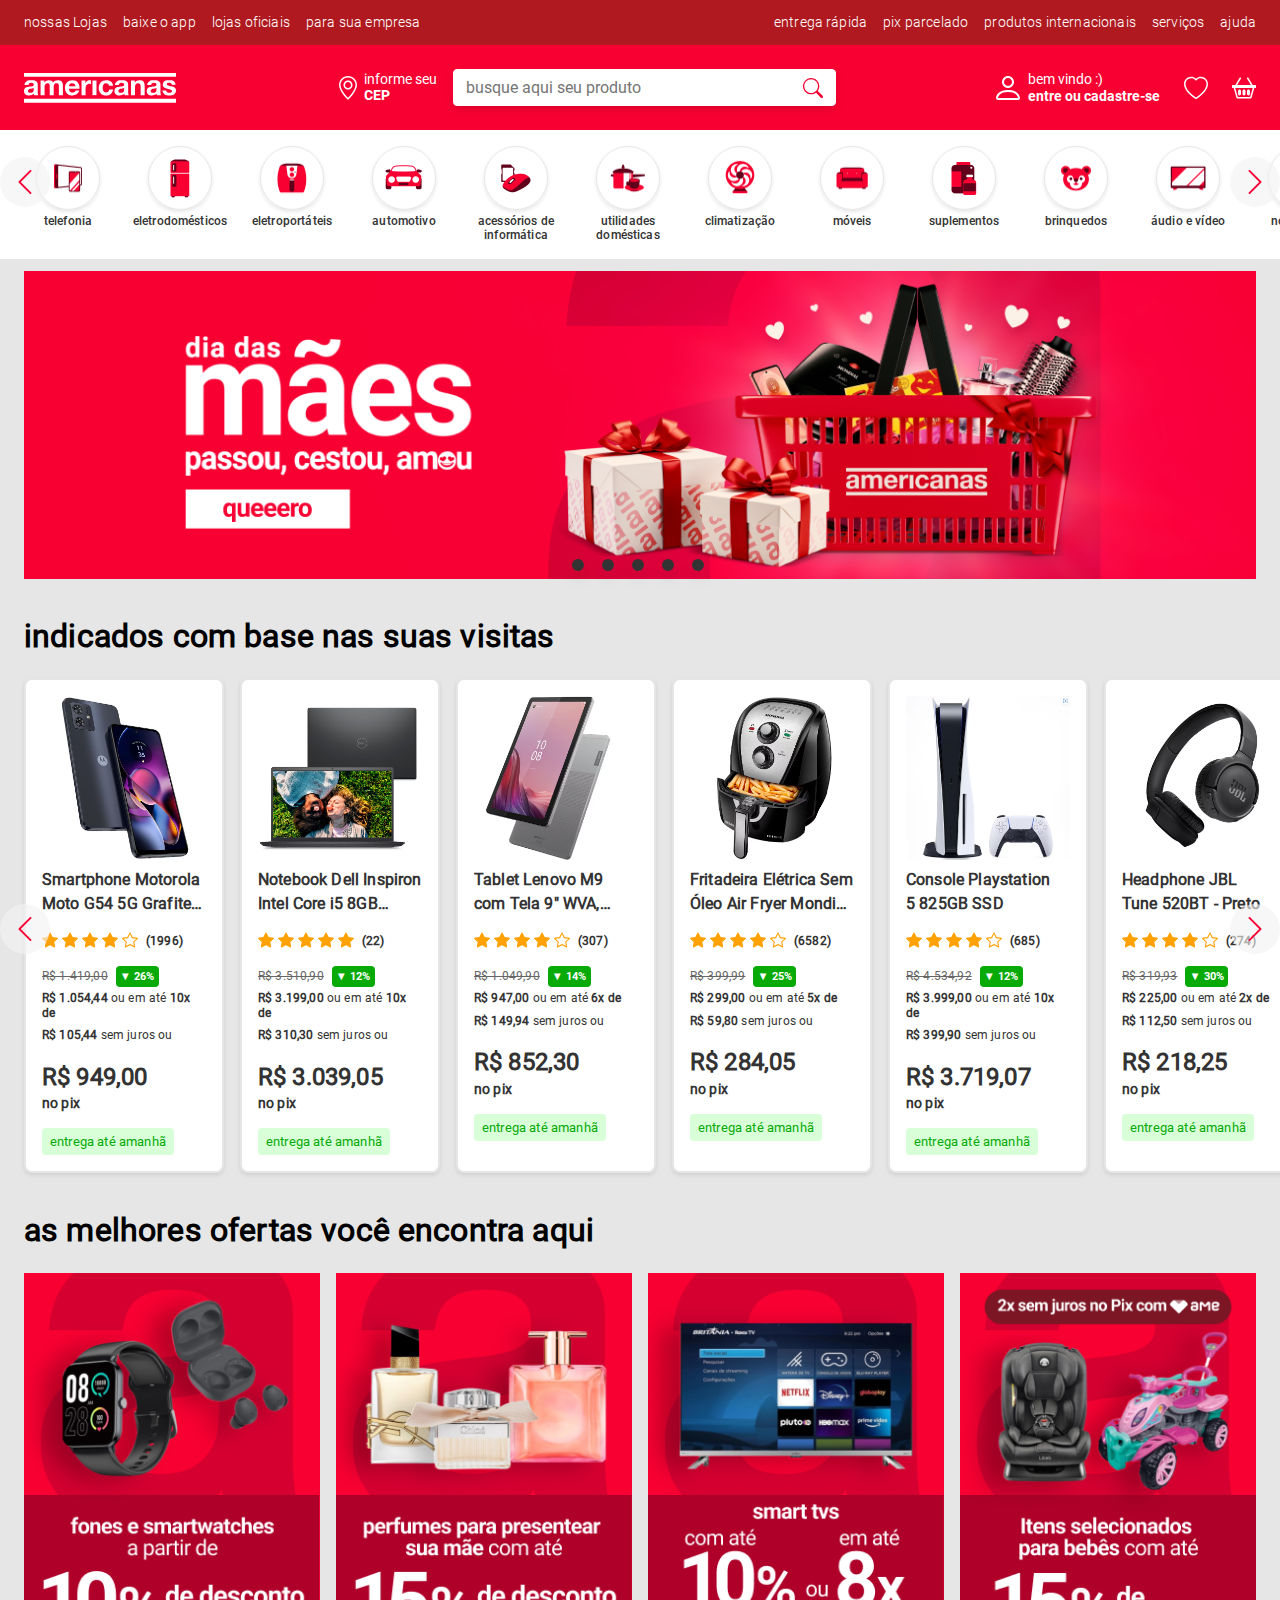
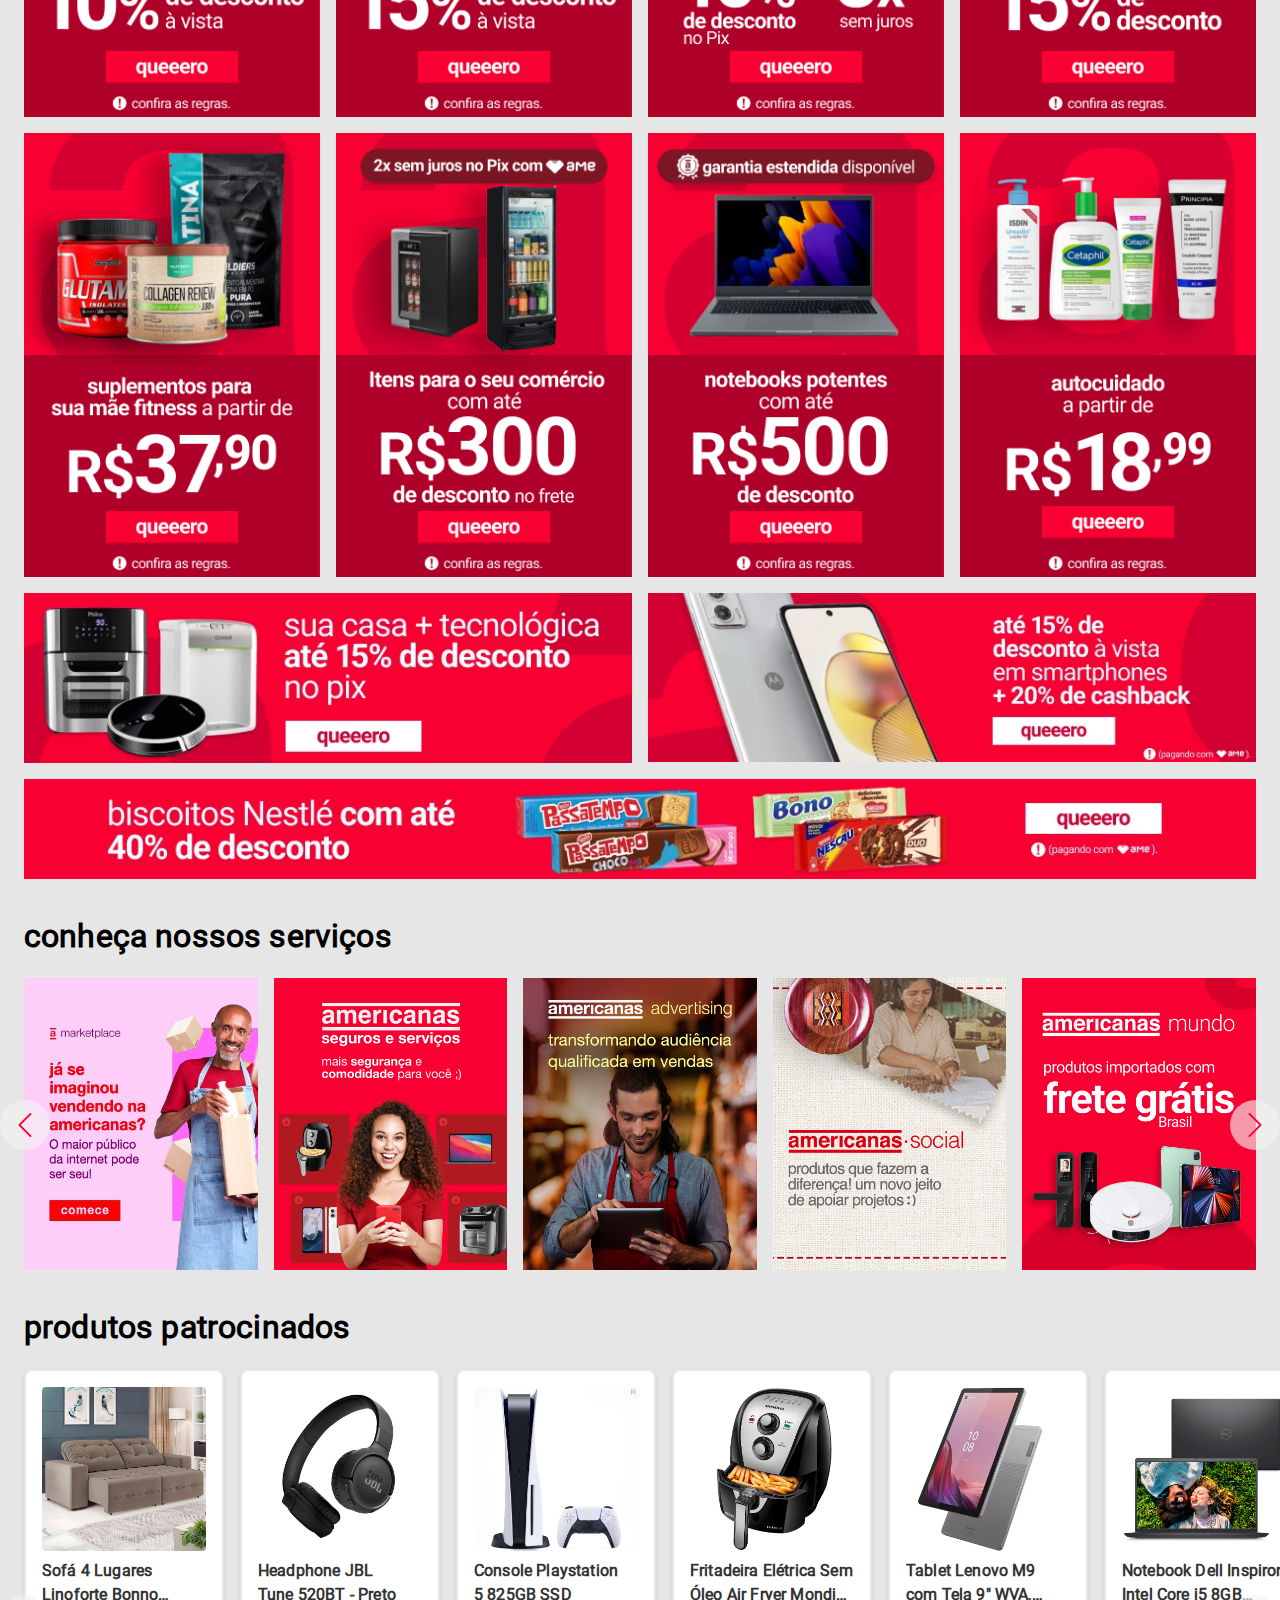
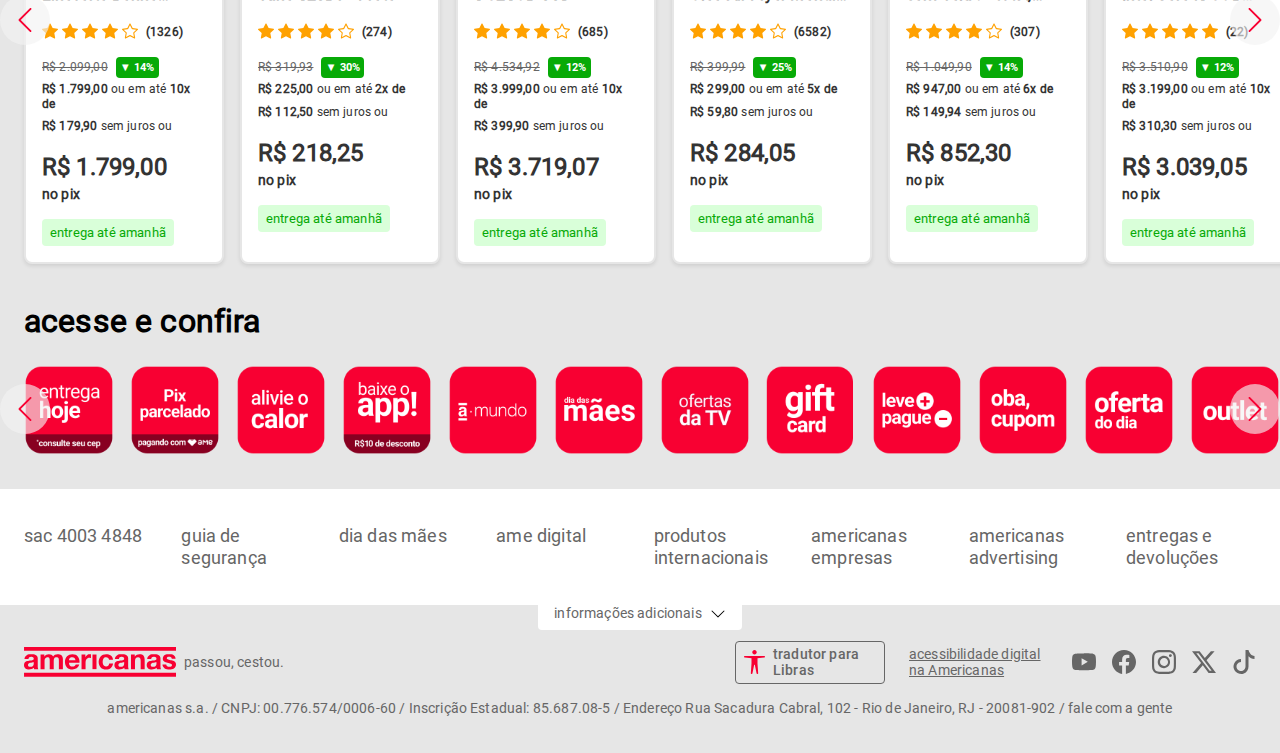
==== commit 29779251: "feat: inicio da tela de produtos e ajustes adicionais da tela inicial" ====
--- a/index.html
+++ b/index.html
@@ -62,7 +62,7 @@
           </label>
         </div>
         <div id="logo">
-          <a href="#">
+          <a href="/">
             <img src="/assets/images/logo/svg/logo-primary-branco.svg" alt="Logo Americanas">
           </a>
         </div>
@@ -779,7 +779,7 @@
       </div>
     </section>
     <section id="plus" class="container">
-      <h2>saiba mais</h2>
+      <h2>acesse e confira</h2>
       <button type="button" class="previes">
         <img class="icon-medio" src="/assets/icons/chevron-left.svg" alt="seta de retorno">
       </button>
--- a/styles/mediaquerys.css
+++ b/styles/mediaquerys.css
@@ -112,6 +112,10 @@
       "of_9 of_9 of_9 of_9"
       "of_10 of_10 of_10 of_10"
       "of_11 of_11 of_11 of_11";
+  
+      a:nth-child(11) {
+        display: none;
+      }
     }
   }
 
@@ -269,6 +273,24 @@
   }
 
   #main {
+
+    .carousel {
+      display: none;
+    }
+
+    #plus {
+      order: 1;
+      margin-bottom: auto;
+    }
+
+    #products {
+      order: 2;
+    }
+
+    #offers {
+      order: 3;
+    }
+
     .offers {
       grid-template-columns: 1fr;
       grid-template-areas: 
@@ -283,6 +305,19 @@
       "of_9"
       "of_10"
       "of_11";
+  
+      a:nth-child(9), a:nth-child(10) {
+        display: none;
+      }
+    }
+
+    #services {
+      order: 4;
+    }
+
+    #sponsored {
+      order: 5;
+      margin-bottom: var(--espaco-extra-grande);
     }
   }
 
--- a/styles/index.css
+++ b/styles/index.css
@@ -340,7 +340,10 @@
     a {
       transition: transform 0.4s ease;
       aspect-ratio: 1/1;
-      min-width: 52px;
+      min-width: 90px;
+      min-height: 90px;
+      width: 90px;
+      height: 90px;
 
       img {
         width: 100%;
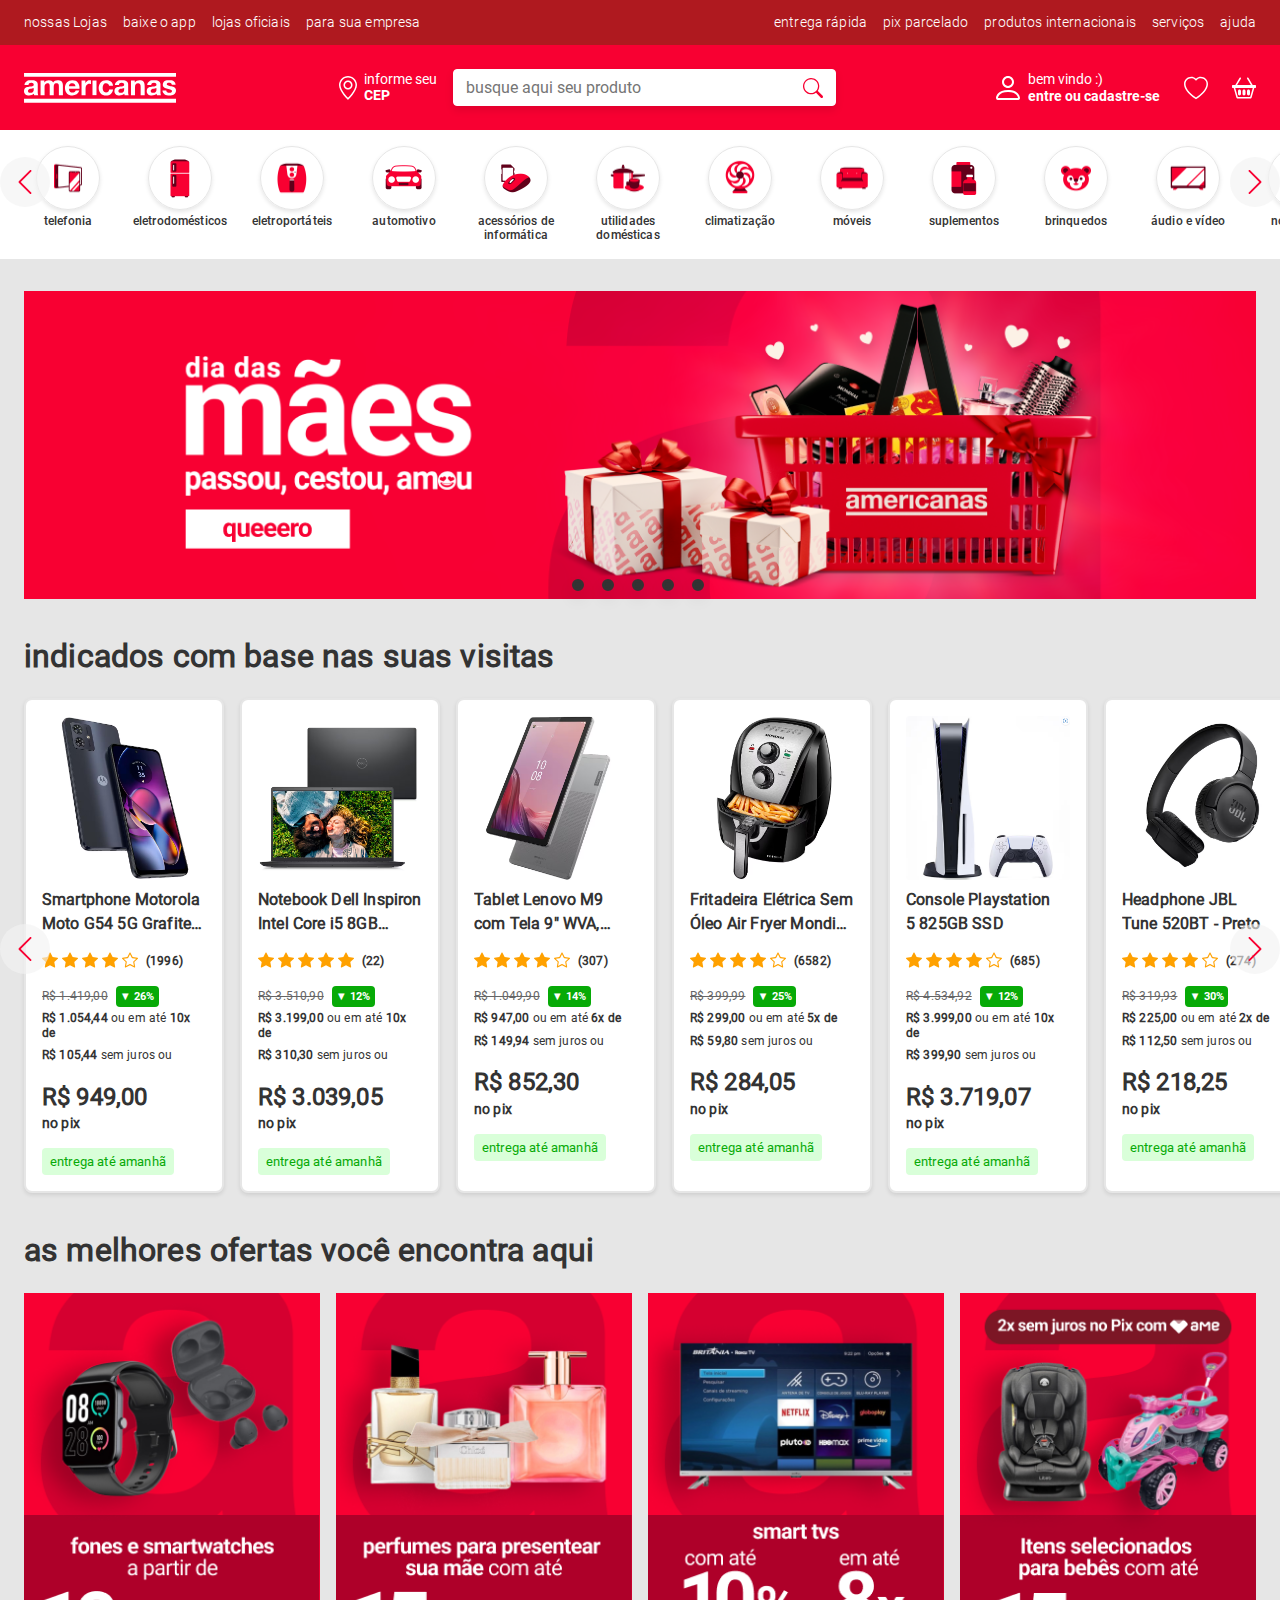
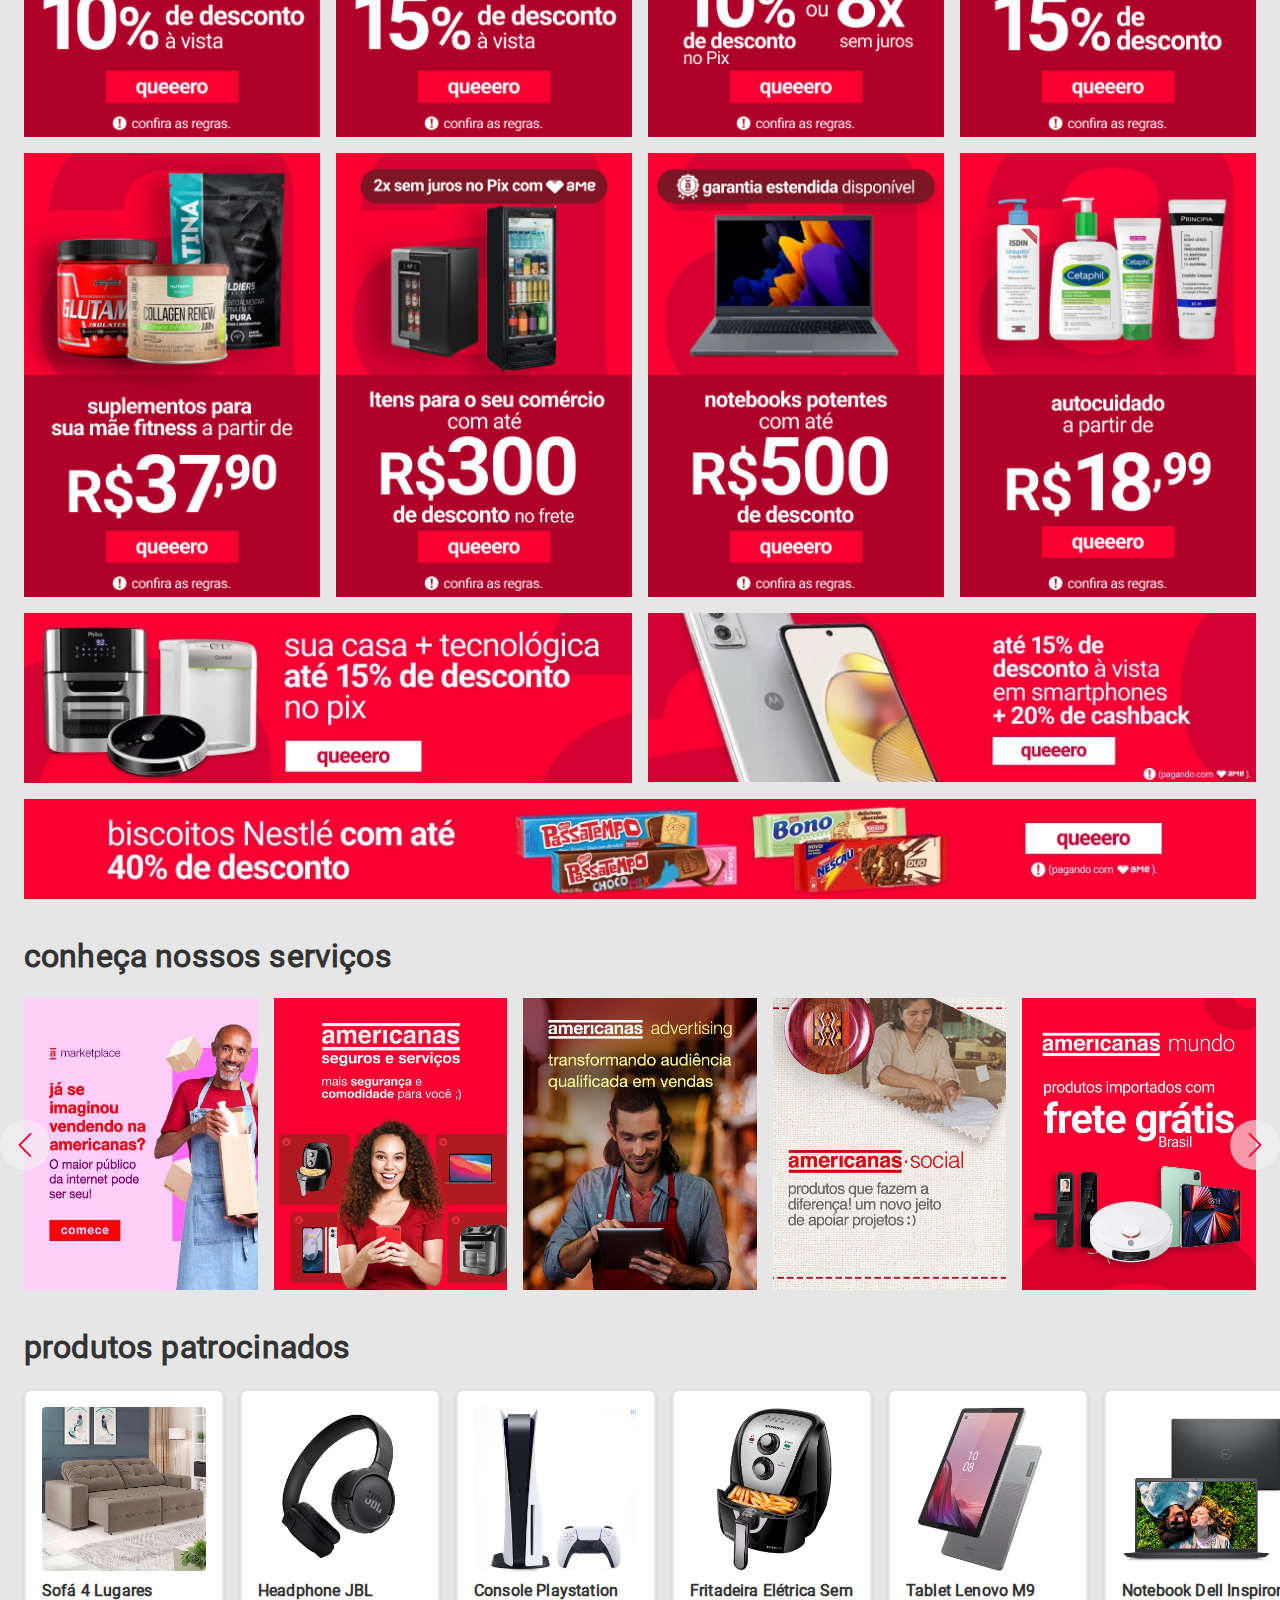
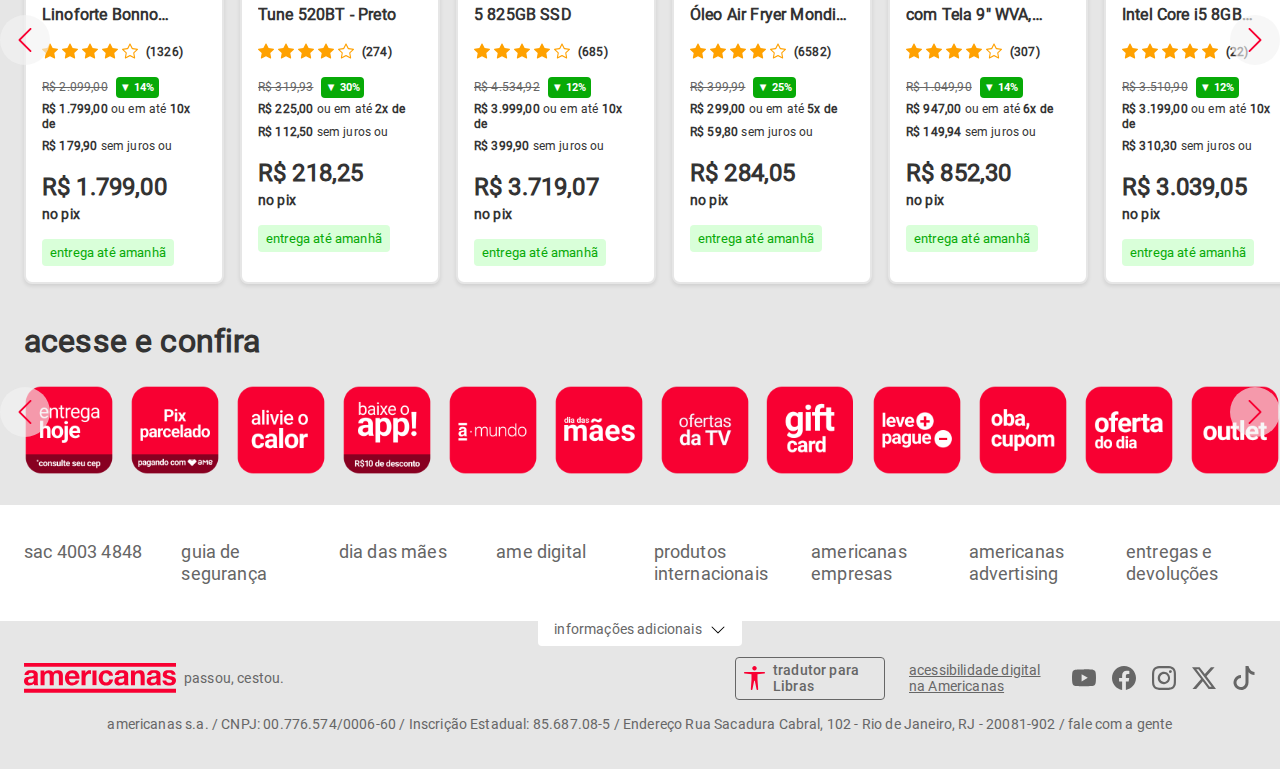
==== commit 9001af23: "style: ajuste do nome das páginas" ====
--- a/index.html
+++ b/index.html
@@ -13,7 +13,7 @@
   <link rel="stylesheet" href="/styles/global.css">
   <link rel="stylesheet" href="/styles/mediaquerys.css">
   <link rel="stylesheet" href="/styles/index.css">
-  <title>Página inicial</title>
+  <title>Americanas - Página inicial</title>
 </head>
 
 <body>
--- a/styles/global.css
+++ b/styles/global.css
@@ -92,6 +92,7 @@
 
 body {
   background-color: var(--cor-separador-extra);
+  color: var(--cor-texto);
   display: flex;
   flex-direction: column;
 }
@@ -367,6 +368,8 @@
       gap: var(--espaco-medio);
       font-size: var(--caption-fonte-tamanho);
       text-align: start;
+      min-width: 24px;
+      min-height: 24px;
     }
 
     #account:hover ~ .account__menu, .account__menu:hover {
@@ -462,6 +465,8 @@
   flex-direction: column;
   flex-grow: 1;
   gap: var(--espaco-grande);
+  margin-top: 20px;
+  margin-bottom: 20px;
 }
 
 #footer {
@@ -724,7 +729,9 @@
   gap: var(--espaco-grande);
   padding: var(--espaco-grande);
 
+  aspect-ratio: 2/4;
   min-width: 200px;
+  width: 200px;
   background-color: var(--cor-neutra);
   border: 2px solid var(--cor-separador-extra);
   color: var(--cor-texto);
@@ -762,16 +769,6 @@
     display: flex;
     gap: var(--espaco-medio);
 
-    .stars {
-      display: flex;
-      gap: var(--espaco-pequeno);
-
-      img {
-        width: 16px;
-        height: 16px;
-      }
-    }
-
     strong {
       font-size: 0.75rem;
     }
@@ -834,6 +831,16 @@
   }
 }
 
+.stars {
+  display: flex;
+  gap: var(--espaco-pequeno);
+
+  img {
+    width: 16px;
+    height: 16px;
+  }
+}
+
 .product:hover {
   border-color: var(--cor-dominante);
 }--- a/styles/mediaquerys.css
+++ b/styles/mediaquerys.css
@@ -117,6 +117,77 @@
         display: none;
       }
     }
+
+    #main__products {
+      
+      .filters {
+        display: none;
+      }
+
+      .products__main {
+        .products__header {
+          flex-wrap: wrap;
+
+          .products__count {
+            width: 100%;
+          }
+          .button_menu_filter {
+            display: flex;
+            flex-grow: 0;
+            padding-left: var(--espaco-grande);
+            padding-right: var(--espaco-grande);
+          }
+        }
+
+        .products {
+          gap: var(--espaco-medio);
+        }
+      }
+
+      #button_menu_filter:checked ~ .filters {
+        display: inherit;
+        position: fixed;
+        top: 0;
+        left: 0;
+        right: 0;
+        bottom: 0;
+        width: 100%;
+        height: 100%;
+        background-color: var(--cor-separador-extra);
+        overflow-y: scroll;
+        z-index: 999;
+
+        padding: var(--espaco-grande);
+        padding-bottom: 70px;
+
+        .button_menu_filter {
+          display: inherit;
+          width: 100%;
+          padding: var(--espaco-grande);
+
+          position: fixed;
+          bottom: 0;
+        }
+
+        .filters__header {
+          display: flex;
+          justify-content: space-between;
+          align-items: center;
+          width: 100%;
+          gap: var(--espaco-medio);
+          padding: var(--espaco-medio) var(--espaco-medio) var(--espaco-medio) 0;
+
+          .button_close {
+            cursor: pointer;
+
+            img {
+              width: 20px;
+              height: 20px;
+            }
+          }
+        }
+      }
+    }
   }
 
   #footer {
@@ -129,6 +200,10 @@
 }
 
 @media (max-width: 480px) {
+
+  .container {
+		padding: 10px 12px 10px 12px;
+	}
 
   #header {
 
@@ -280,7 +355,6 @@
 
     #plus {
       order: 1;
-      margin-bottom: auto;
     }
 
     #products {
@@ -317,7 +391,40 @@
 
     #sponsored {
       order: 5;
-      margin-bottom: var(--espaco-extra-grande);
+    }
+
+    #main__products {
+      .products__main {
+
+        .products {
+          grid-template-columns: repeat(auto-fit, minmax(160px, 1fr));
+
+          .product {
+            min-width: 160px;
+            height: 100%;
+
+            .price {
+          
+              .price__original, .price__pay {
+                font-size: 0.6rem;
+              }
+          
+              .price__original {
+                span:last-child {
+                  font-size: 0.6rem;
+                }
+          
+              }
+          
+              .price__discount {
+                strong:first-child {
+                  font-size: var(--sm-fonte-tamanho);
+                }
+              }
+            }
+          }
+        }
+      }
     }
   }
 
@@ -343,3 +450,60 @@
   }
 
 }
+
+@media (max-width: 344px) {
+
+  .container {
+		padding: 8px 10px 8px 10px;
+	}
+
+  #header {
+
+    .header__main .container {
+  
+      #menu {
+        gap: var(--espaco-grande);
+      }
+  
+    }
+  }
+
+  #main {
+
+    #main__products {
+      .products__main {
+        .products__header {
+          flex-wrap: wrap;
+
+          .by_order {
+            strong {
+              display: none;
+            }
+          }
+        }
+      }
+    }
+  }
+
+  #footer {
+
+    .footer_top {
+
+      .container {
+        justify-content: center;
+
+        a {
+          justify-content: center;
+        }
+      }
+    }
+
+    .footer_main {
+
+      .institutional, .questions, .services, .love_digital {
+        min-width: 100%;
+      }
+    }
+  }
+
+}
--- a/styles/index.css
+++ b/styles/index.css
@@ -331,7 +331,6 @@
     display: flex;
     gap: var(--espaco-grande);
     transition: transform 0.4s ease;
-    margin-bottom: var(--espaco-extra-grande);
 
     a:hover {
       transform: scale(1.04);
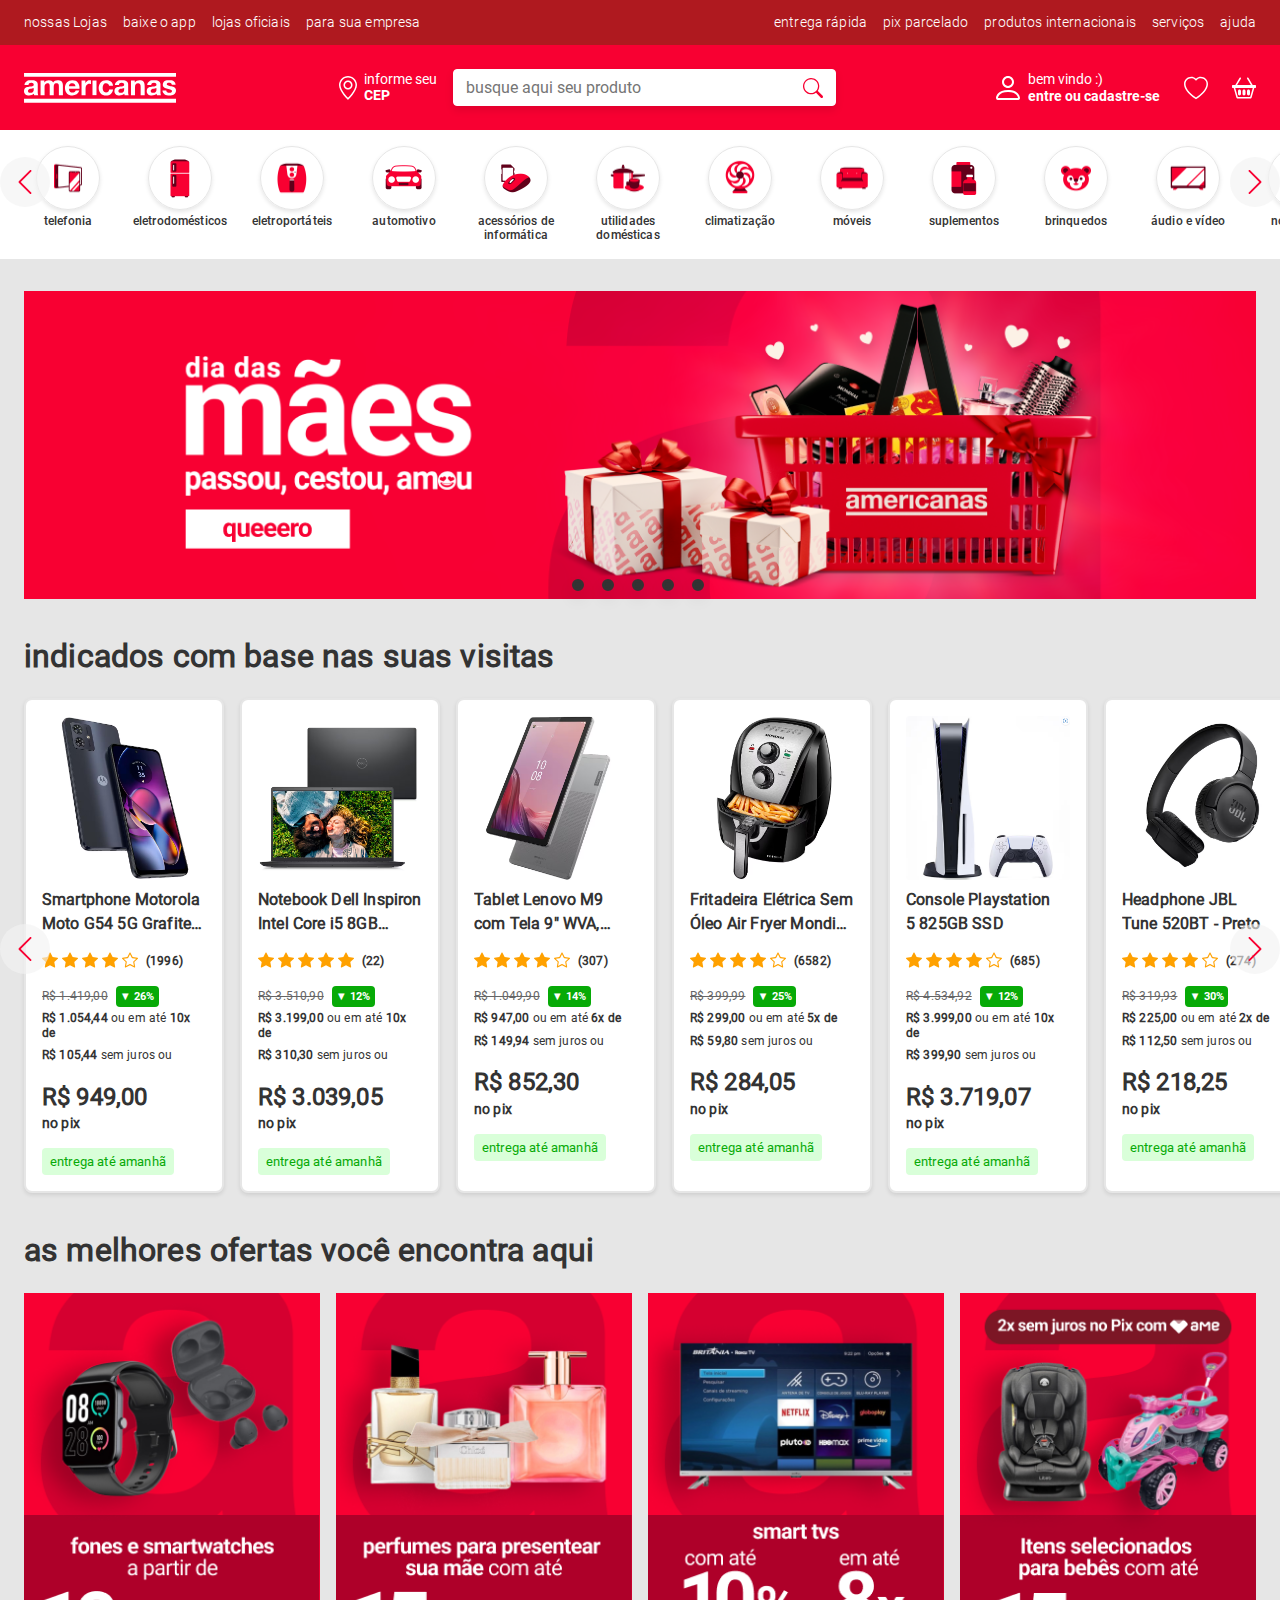
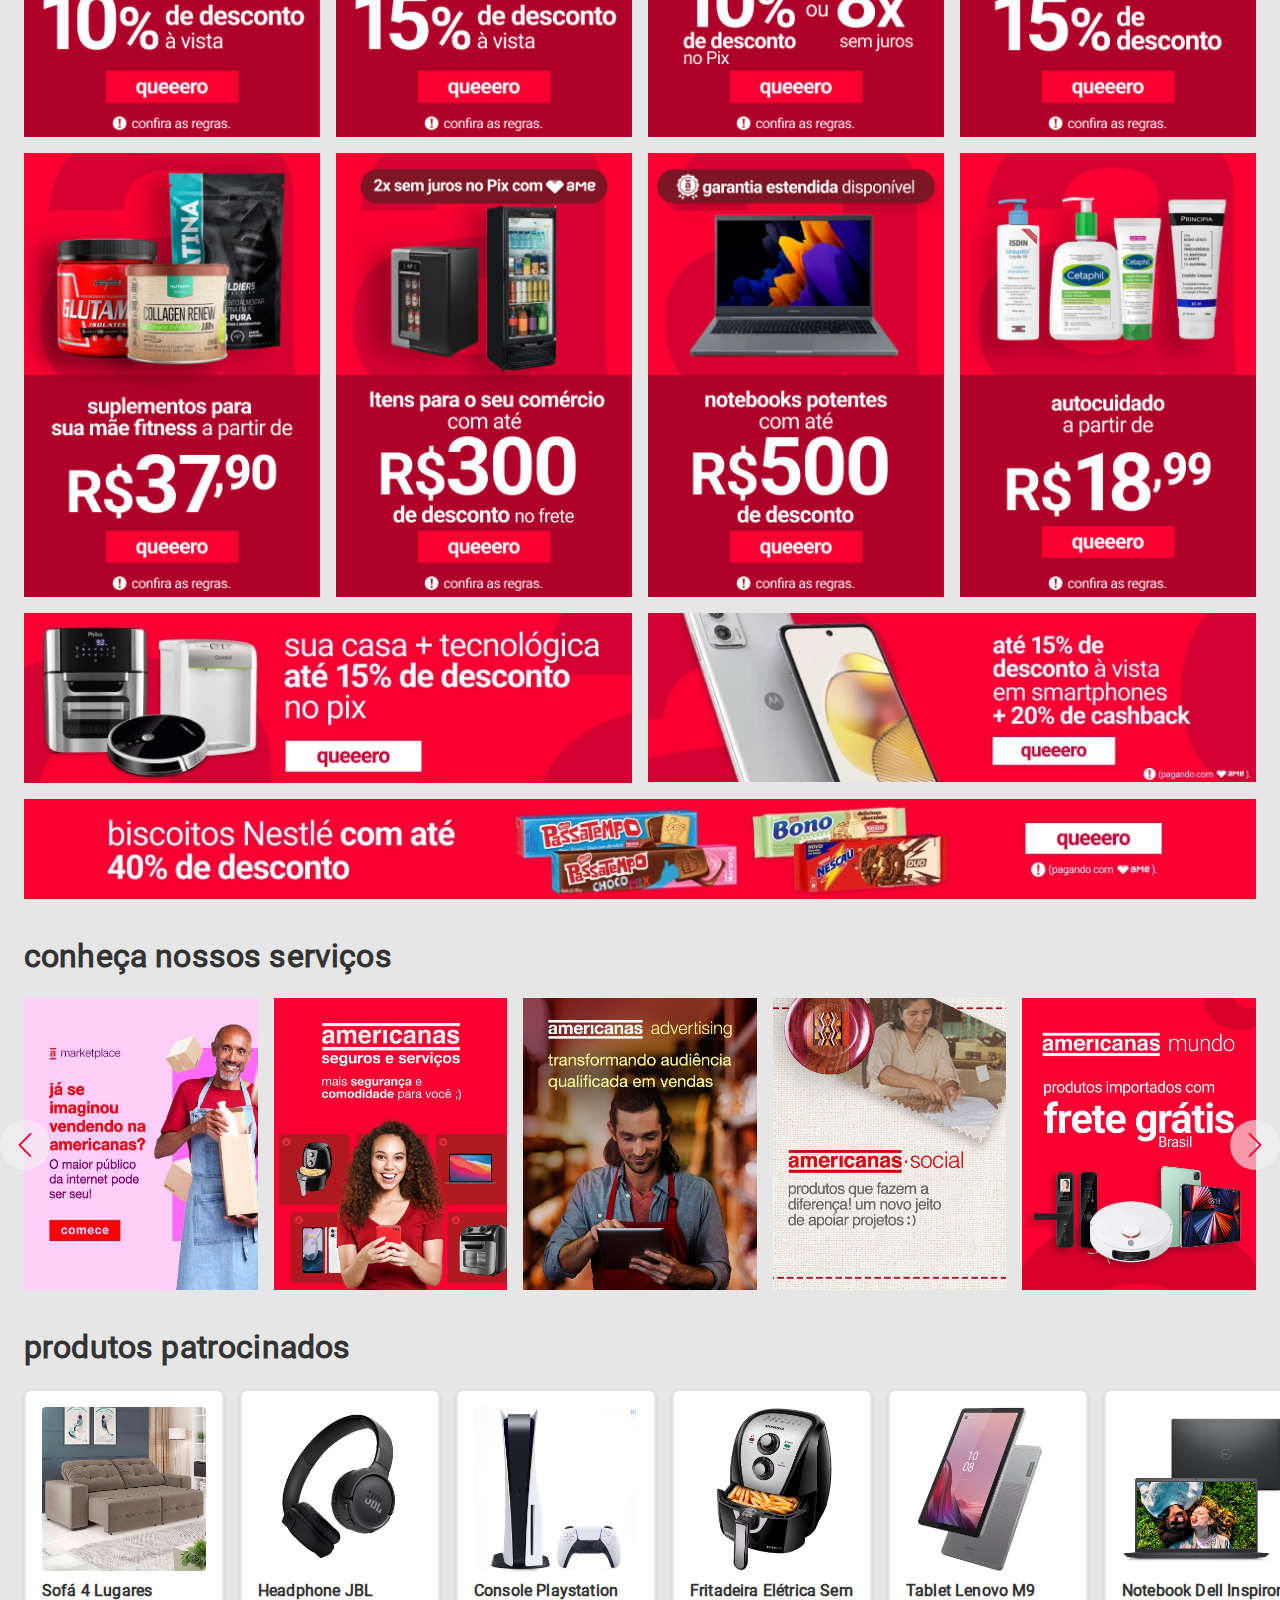
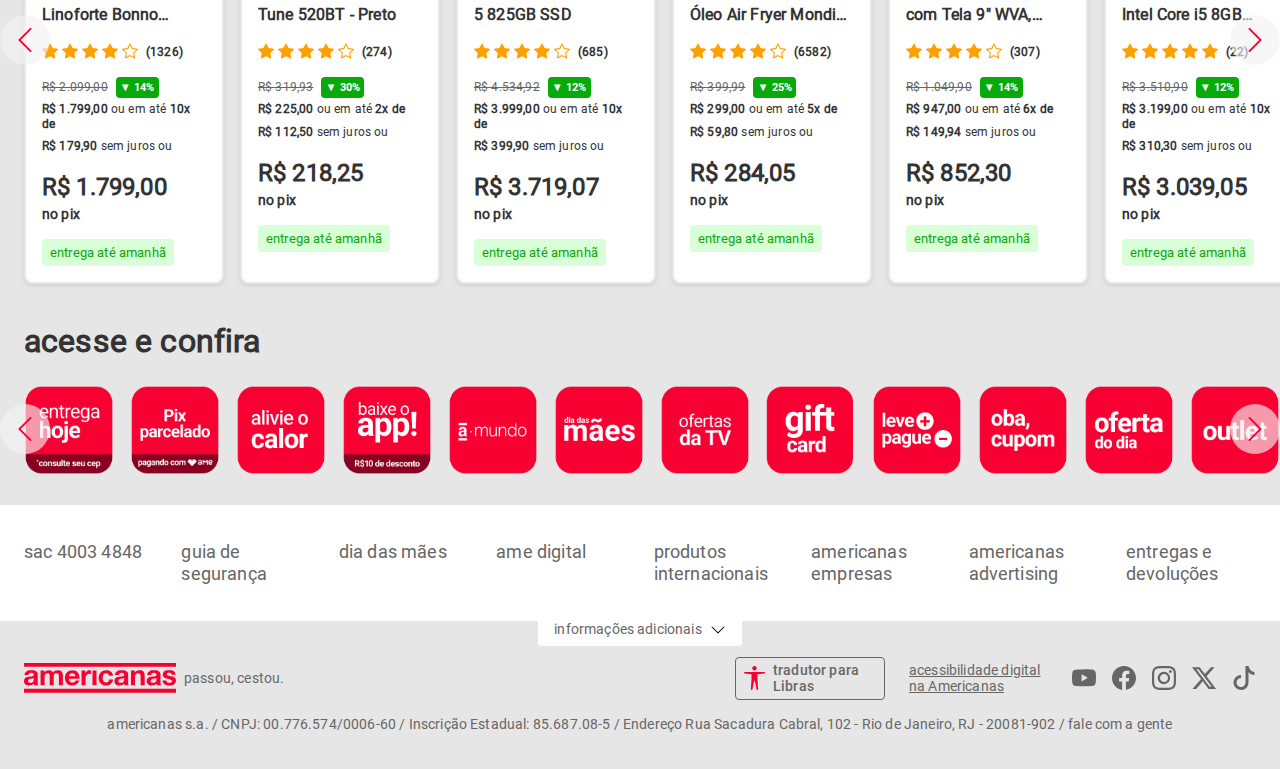
==== commit ac5345c2: "style: ajuste das rotas" ====
--- a/index.html
+++ b/index.html
@@ -2,17 +2,17 @@
 <html lang="pt-BR">
 
 <head>
-  <link rel="apple-touch-icon" sizes="180x180" href="/apple-touch-icon.png">
-  <link rel="icon" type="image/png" sizes="32x32" href="/favicon-32x32.png">
-  <link rel="icon" type="image/png" sizes="16x16" href="/favicon-16x16.png">
-  <link rel="manifest" href="/site.webmanifest">
+  <link rel="apple-touch-icon" sizes="180x180" href="./apple-touch-icon.png">
+  <link rel="icon" type="image/png" sizes="32x32" href="./favicon-32x32.png">
+  <link rel="icon" type="image/png" sizes="16x16" href="./favicon-16x16.png">
+  <link rel="manifest" href="./site.webmanifest">
   <meta charset="UTF-8">
   <meta name="viewport" content="width=device-width, initial-scale=1.0">
-  <link rel="stylesheet" href="/styles/variables.css">
-  <link rel="stylesheet" href="/styles/reset-html.css">
-  <link rel="stylesheet" href="/styles/global.css">
-  <link rel="stylesheet" href="/styles/mediaquerys.css">
-  <link rel="stylesheet" href="/styles/index.css">
+  <link rel="stylesheet" href="./styles/variables.css">
+  <link rel="stylesheet" href="./styles/reset-html.css">
+  <link rel="stylesheet" href="./styles/global.css">
+  <link rel="stylesheet" href="./styles/mediaquerys.css">
+  <link rel="stylesheet" href="./styles/index.css">
   <title>Americanas - Página inicial</title>
 </head>
 
@@ -22,33 +22,33 @@
     <div class="header__top">
       <div class="container">
         <div class="top__left">
-          <a href="#">
+          <a href=".#">
             <span>nossas Lojas</span>
           </a>
-          <a href="#">
+          <a href=".#">
             <span>baixe o app</span>
           </a>
-          <a href="#">
+          <a href=".#">
             <span>lojas oficiais</span>
           </a>
-          <a href="#">
+          <a href=".#">
             <span>para sua empresa</span>
           </a>
         </div>
         <div class="top__right">
-          <a href="#">
+          <a href=".#">
             <span>entrega rápida</span>
           </a>
-          <a href="#">
+          <a href=".#">
             <span>pix parcelado</span>
           </a>
-          <a href="#">
+          <a href=".#">
             <span>produtos internacionais</span>
           </a>
-          <a href="#services">
+          <a href=".#services">
             <span>serviços</span>
           </a>
-          <a href="#">
+          <a href="./contato-suporte.html">
             <span>ajuda</span>
           </a>
         </div>
@@ -62,7 +62,7 @@
           </label>
         </div>
         <div id="logo">
-          <a href="/">
+          <a href="./">
             <img src="/assets/images/logo/svg/logo-primary-branco.svg" alt="Logo Americanas">
           </a>
         </div>
@@ -85,14 +85,14 @@
               <span>bem vindo :&rpar;<br><span>entre ou cadastre-se</span></span>
             </button>
             <div class="account__menu">
-              <a href="/login.html" class="button_primary">Entrar</a>
-              <a href="#" class="button_secondary">Cadastrar</a>
-            </div>
-          </div>
-          <a title="Favoritos" href="#">
+              <a href="./login.html" class="button_primary">Entrar</a>
+              <a href=".#" class="button_secondary">Cadastrar</a>
+            </div>
+          </div>
+          <a title="Favoritos" href=".#">
             <img class="icon-medio" src="/assets/icons/heart.svg" alt="ícone favoritos">
           </a>
-          <a title="Carrinho de compras" href="#">
+          <a title="Carrinho de compras" href=".#">
             <img class="icon-medio" src="/assets/icons/basket2.svg" alt="ícone carrinho de compras">
           </a>
         </div>
@@ -123,71 +123,71 @@
           <img class="icon-medio" src="/assets/icons/chevron-right.svg" alt="seta de retorno">
         </button>
         <div class="categories__list">
-          <a href="/lista-produtos.html">
+          <a href="./lista-produtos.html">
             <img src="/assets/images/category/TELEFONIA.png" alt="imagem telefonia">
             <span>telefonia</span>
           </a>
-          <a href="/lista-produtos.html">
+          <a href="./lista-produtos.html">
             <img src="/assets/images/category/eletrodomesticos.png" alt="imagem eletrodomésticos">
             <span>eletrodomésticos</span>
           </a>
-          <a href="/lista-produtos.html">
+          <a href="./lista-produtos.html">
             <img src="/assets/images/category/CASA-ELETROPORTATEIS.png" alt="imagem eletroportáteis">
             <span>eletroportáteis</span>
           </a>
-          <a href="/lista-produtos.html">
+          <a href="./lista-produtos.html">
             <img src="/assets/images/category/automotivo.png" alt="imagem automotivo">
             <span>automotivo</span>
           </a>
-          <a href="/lista-produtos.html">
+          <a href="./lista-produtos.html">
             <img src="/assets/images/category/informatica-acessorios.png" alt="imagem acessórios de informática">
             <span>acessórios de informática</span>
           </a>
-          <a href="/lista-produtos.html">
+          <a href="./lista-produtos.html">
             <img src="/assets/images/category/UD.png" alt="imagem utilidades domésticas">
             <span>utilidades domésticas</span>
           </a>
-          <a href="/lista-produtos.html">
+          <a href="./lista-produtos.html">
             <img src="/assets/images/category/CASA-CLIMATIZACAO.png" alt="imagem climatização">
             <span>climatização</span>
           </a>
-          <a href="/lista-produtos.html">
+          <a href="./lista-produtos.html">
             <img src="/assets/images/category/MOVEIS.png" alt="imagem móveis">
             <span>móveis</span>
           </a>
-          <a href="/lista-produtos.html">
+          <a href="./lista-produtos.html">
             <img src="/assets/images/category/suplementos-vitaminas.png" alt="imagem suplementos">
             <span>suplementos</span>
           </a>
-          <a href="/lista-produtos.html">
+          <a href="./lista-produtos.html">
             <img src="/assets/images/category/BRINQUEDOS.png" alt="imagem brinquedos">
             <span>brinquedos</span>
           </a>
-          <a href="/lista-produtos.html">
+          <a href="./lista-produtos.html">
             <img src="/assets/images/category/TV.png" alt="imagem áudio e vídeo">
             <span>áudio e vídeo</span>
           </a>
-          <a href="/lista-produtos.html">
+          <a href="./lista-produtos.html">
             <img src="/assets/images/category/NOTEBOOKS.png" alt="imagem notebooks">
             <span>notebooks</span>
           </a>
-          <a href="/lista-produtos.html">
+          <a href="./lista-produtos.html">
             <img src="/assets/images/category/cabelos.png" alt="imagem cabelos">
             <span>cabelos</span>
           </a>
-          <a href="/lista-produtos.html">
+          <a href="./lista-produtos.html">
             <img src="/assets/images/category/cama-mesa-banho.png" alt="imagem cama, mesa e banho">
             <span>cama, mesa e banho</span>
           </a>
-          <a href="/lista-produtos.html">
+          <a href="./lista-produtos.html">
             <img src="/assets/images/category/bebidas.png" alt="imagem bebidas">
             <span>bebidas</span>
           </a>
-          <a href="/lista-produtos.html">
+          <a href="./lista-produtos.html">
             <img src="/assets/images/category/papelaria.png" alt="imagem papelaria">
             <span>papelaria</span>
           </a>
-          <a href="/lista-produtos.html">
+          <a href="./lista-produtos.html">
             <img src="/assets/images/category/CASA-LIVROS.png" alt="imagem livros">
             <span>livros</span>
           </a>
@@ -204,27 +204,27 @@
       <div class="button_banner"></div>
       <div class="banners">
         <div class="banner">
-          <a href="#">
+          <a href=".#">
             <img src="/assets/images/banners/1.png" alt="banner 1">
           </a>
         </div>
         <div class="banner">
-          <a href="#">
+          <a href=".#">
             <img src="/assets/images/banners/2.png" alt="banner 2">
           </a>
         </div>
         <div class="banner">
-          <a href="#">
+          <a href=".#">
             <img src="/assets/images/banners/3.png" alt="banner 3">
           </a>
         </div>
         <div class="banner">
-          <a href="#">
+          <a href=".#">
             <img src="/assets/images/banners/4.png" alt="banner 4">
           </a>
         </div>
         <div class="banner">
-          <a href="#">
+          <a href=".#">
             <img src="/assets/images/banners/5.png" alt="banner 5">
           </a>
         </div>
@@ -239,7 +239,7 @@
         <img class="icon-medio" src="/assets/icons/chevron-right.svg" alt="seta de retorno">
       </button>
       <div class="products">
-        <a href="/produto.html" class="product item_celular">
+        <a href="./produto.html" class="product item_celular">
           <figure>
             <img src="/assets/images/products/celular.png" alt="imagem do produto">
             <figcaption>
@@ -272,7 +272,7 @@
           </div>
           <span class="delivery">entrega até amanhã</span>
         </a>
-        <a href="/produto.html" class="product item_notebook">
+        <a href="./produto.html" class="product item_notebook">
           <figure>
             <img src="/assets/images/products/notebook.png" alt="imagem do produto">
             <figcaption>
@@ -305,7 +305,7 @@
           </div>
           <span class="delivery">entrega até amanhã</span>
         </a>
-        <a href="/produto.html" class="product item_tablet">
+        <a href="./produto.html" class="product item_tablet">
           <figure>
             <img src="/assets/images/products/tablet.png" alt="imagem do produto">
             <figcaption>
@@ -338,7 +338,7 @@
           </div>
           <span class="delivery">entrega até amanhã</span>
         </a>
-        <a href="/produto.html" class="product item_fritadeira">
+        <a href="./produto.html" class="product item_fritadeira">
           <figure>
             <img src="/assets/images/products/fritadeira.png" alt="imagem do produto">
             <figcaption>
@@ -371,7 +371,7 @@
           </div>
           <span class="delivery">entrega até amanhã</span>
         </a>
-        <a href="/produto.html" class="product item_console">
+        <a href="./produto.html" class="product item_console">
           <figure>
             <img src="/assets/images/products/console.png" alt="imagem do produto">
             <figcaption>
@@ -404,7 +404,7 @@
           </div>
           <span class="delivery">entrega até amanhã</span>
         </a>
-        <a href="/produto.html" class="product item_fone">
+        <a href="./produto.html" class="product item_fone">
           <figure>
             <img src="/assets/images/products/fone.png" alt="imagem do produto">
             <figcaption>
@@ -437,7 +437,7 @@
           </div>
           <span class="delivery">entrega até amanhã</span>
         </a>
-        <a href="/produto.html" class="product item_movel">
+        <a href="./produto.html" class="product item_movel">
           <figure>
             <img src="/assets/images/products/movel.png" alt="imagem do produto">
             <figcaption>
@@ -475,37 +475,37 @@
     <section id="offers" class="container">
       <h2>as melhores ofertas você encontra aqui</h2>
       <div class="offers">
-        <a href="#" class="offer">
+        <a href=".#" class="offer">
           <img src="/assets/images/promotions/1.png" alt="imagem de oferta">
         </a>
-        <a href="#" class="offer">
+        <a href=".#" class="offer">
           <img src="/assets/images/promotions/2.png" alt="imagem de oferta">
         </a>
-        <a href="#" class="offer">
+        <a href=".#" class="offer">
           <img src="/assets/images/promotions/3.png" alt="imagem de oferta">
         </a>
-        <a href="#" class="offer">
+        <a href=".#" class="offer">
           <img src="/assets/images/promotions/4.png" alt="imagem de oferta">
         </a>
-        <a href="#" class="offer">
+        <a href=".#" class="offer">
           <img src="/assets/images/promotions/5.png" alt="imagem de oferta">
         </a>
-        <a href="#" class="offer">
+        <a href=".#" class="offer">
           <img src="/assets/images/promotions/6.png" alt="imagem de oferta">
         </a>
-        <a href="#" class="offer">
+        <a href=".#" class="offer">
           <img src="/assets/images/promotions/7.png" alt="imagem de oferta">
         </a>
-        <a href="#" class="offer">
+        <a href=".#" class="offer">
           <img src="/assets/images/promotions/8.png" alt="imagem de oferta">
         </a>
-        <a href="#" class="offer">
+        <a href=".#" class="offer">
           <img src="/assets/images/promotions/9.png" alt="imagem de oferta">
         </a>
-        <a href="#" class="offer">
+        <a href=".#" class="offer">
           <img src="/assets/images/promotions/10.png" alt="imagem de oferta">
         </a>
-        <a href="#" class="offer">
+        <a href=".#" class="offer">
           <img src="/assets/images/promotions/11.png" alt="imagem de oferta">
         </a>
       </div>
@@ -519,19 +519,19 @@
         <img class="icon-medio" src="/assets/icons/chevron-right.svg" alt="seta de retorno">
       </button>
       <div class="services">
-        <a href="#" class="service">
+        <a href=".#" class="service">
           <img src="/assets/images/services/marketplace.jpg" alt="imagem de serviços">
         </a>
-        <a href="#" class="service">
+        <a href=".#" class="service">
           <img src="/assets/images/services/servicos-seguros.png" alt="imagem de serviços">
         </a>
-        <a href="#" class="service">
+        <a href=".#" class="service">
           <img src="/assets/images/services/ad.png" alt="imagem de serviços">
         </a>
-        <a href="#" class="service">
+        <a href=".#" class="service">
           <img src="/assets/images/services/social.png" alt="imagem de serviços">
         </a>
-        <a href="#" class="service">
+        <a href=".#" class="service">
           <img src="/assets/images/services/mundo.png" alt="imagem de serviços">
         </a>
       </div>
@@ -545,7 +545,7 @@
         <img class="icon-medio" src="/assets/icons/chevron-right.svg" alt="seta de retorno">
       </button>
       <div class="products">
-        <a href="/produto.html" class="product item_movel">
+        <a href="./produto.html" class="product item_movel">
           <figure>
             <img src="/assets/images/products/movel.png" alt="imagem do produto">
             <figcaption>
@@ -578,7 +578,7 @@
           </div>
           <span class="delivery">entrega até amanhã</span>
         </a>
-        <a href="/produto.html" class="product item_fone">
+        <a href="./produto.html" class="product item_fone">
           <figure>
             <img src="/assets/images/products/fone.png" alt="imagem do produto">
             <figcaption>
@@ -611,7 +611,7 @@
           </div>
           <span class="delivery">entrega até amanhã</span>
         </a>
-        <a href="/produto.html" class="product item_console">
+        <a href="./produto.html" class="product item_console">
           <figure>
             <img src="/assets/images/products/console.png" alt="imagem do produto">
             <figcaption>
@@ -644,7 +644,7 @@
           </div>
           <span class="delivery">entrega até amanhã</span>
         </a>
-        <a href="/produto.html" class="product item_fritadeira">
+        <a href="./produto.html" class="product item_fritadeira">
           <figure>
             <img src="/assets/images/products/fritadeira.png" alt="imagem do produto">
             <figcaption>
@@ -677,7 +677,7 @@
           </div>
           <span class="delivery">entrega até amanhã</span>
         </a>
-        <a href="/produto.html" class="product item_tablet">
+        <a href="./produto.html" class="product item_tablet">
           <figure>
             <img src="/assets/images/products/tablet.png" alt="imagem do produto">
             <figcaption>
@@ -710,7 +710,7 @@
           </div>
           <span class="delivery">entrega até amanhã</span>
         </a>
-        <a href="/produto.html" class="product item_notebook">
+        <a href="./produto.html" class="product item_notebook">
           <figure>
             <img src="/assets/images/products/notebook.png" alt="imagem do produto">
             <figcaption>
@@ -743,7 +743,7 @@
           </div>
           <span class="delivery">entrega até amanhã</span>
         </a>
-        <a href="/produto.html" class="product item_celular">
+        <a href="./produto.html" class="product item_celular">
           <figure>
             <img src="/assets/images/products/celular.png" alt="imagem do produto">
             <figcaption>
@@ -787,40 +787,40 @@
         <img class="icon-medio" src="/assets/icons/chevron-right.svg" alt="seta de retorno">
       </button>
       <div class="plus">
-        <a href="#" class="item_plus">
+        <a href=".#" class="item_plus">
           <img src="/assets/images/desk_link/1.png" alt="imagem de atalhos adicionais">
         </a>
-        <a href="#" class="item_plus">
+        <a href=".#" class="item_plus">
           <img src="/assets/images/desk_link/2.png" alt="imagem de atalhos adicionais">
         </a>
-        <a href="#" class="item_plus">
+        <a href=".#" class="item_plus">
           <img src="/assets/images/desk_link/3.png" alt="imagem de atalhos adicionais">
         </a>
-        <a href="#" class="item_plus">
+        <a href=".#" class="item_plus">
           <img src="/assets/images/desk_link/4.png" alt="imagem de atalhos adicionais">
         </a>
-        <a href="#" class="item_plus">
+        <a href=".#" class="item_plus">
           <img src="/assets/images/desk_link/5.png" alt="imagem de atalhos adicionais">
         </a>
-        <a href="#" class="item_plus">
+        <a href=".#" class="item_plus">
           <img src="/assets/images/desk_link/6.png" alt="imagem de atalhos adicionais">
         </a>
-        <a href="#" class="item_plus">
+        <a href=".#" class="item_plus">
           <img src="/assets/images/desk_link/7.png" alt="imagem de atalhos adicionais">
         </a>
-        <a href="#" class="item_plus">
+        <a href=".#" class="item_plus">
           <img src="/assets/images/desk_link/8.png" alt="imagem de atalhos adicionais">
         </a>
-        <a href="#" class="item_plus">
+        <a href=".#" class="item_plus">
           <img src="/assets/images/desk_link/9.png" alt="imagem de atalhos adicionais">
         </a>
-        <a href="#" class="item_plus">
+        <a href=".#" class="item_plus">
           <img src="/assets/images/desk_link/10.png" alt="imagem de atalhos adicionais">
         </a>
-        <a href="#" class="item_plus">
+        <a href=".#" class="item_plus">
           <img src="/assets/images/desk_link/11.png" alt="imagem de atalhos adicionais">
         </a>
-        <a href="#" class="item_plus">
+        <a href=".#" class="item_plus">
           <img src="/assets/images/desk_link/12.png" alt="imagem de atalhos adicionais">
         </a>
       </div>
@@ -830,14 +830,14 @@
     <input title="menu footer" placeholder="menu footer" id="menu_footer" type="checkbox" hidden="true" value="false">
     <div class="footer_top">
       <div class="container">
-        <a href="#">sac 4003 4848</a>
-        <a href="#">guia de segurança</a>
-        <a href="#">dia das mães</a>
-        <a href="#">ame digital</a>
-        <a href="#">produtos internacionais</a>
-        <a href="#">americanas empresas</a>
-        <a href="#">americanas advertising</a>
-        <a href="#">entregas e devoluções</a>
+        <a href="./contato-suporte.html">sac 4003 4848</a>
+        <a href=".#">guia de segurança</a>
+        <a href=".#">dia das mães</a>
+        <a href=".#">ame digital</a>
+        <a href=".#">produtos internacionais</a>
+        <a href=".#">americanas empresas</a>
+        <a href=".#">americanas advertising</a>
+        <a href=".#">entregas e devoluções</a>
       </div>
     </div>
     <div class="footer_main">
@@ -847,58 +847,58 @@
             <div class="institutional">
               <h2>institucional</h2>
               <div class="links_categorys">
-                <a href="#">comunicado aos clientes</a>
-                <a href="#">investidores americanas sa</a>
-                <a href="#">governança corporativa</a>
-                <a href="#">lojas americanas</a>
-                <a href="#">programa de afiliados</a>
-                <a href="#">prêmios</a>
-                <a href="#">assessoria de imprensa</a>
-                <a href="#">venda na americanas</a>
-                <a href="#">trabalhe conosco</a>
-                <a href="#">cadastro de proteção à propriedade intelectual</a>
-                <a href="#">nossas lojas</a>
-                <a href="#">canal de denúncias</a>
+                <a href=".#">comunicado aos clientes</a>
+                <a href=".#">investidores americanas sa</a>
+                <a href=".#">governança corporativa</a>
+                <a href=".#">lojas americanas</a>
+                <a href=".#">programa de afiliados</a>
+                <a href=".#">prêmios</a>
+                <a href=".#">assessoria de imprensa</a>
+                <a href=".#">venda na americanas</a>
+                <a href=".#">trabalhe conosco</a>
+                <a href=".#">cadastro de proteção à propriedade intelectual</a>
+                <a href=".#">nossas lojas</a>
+                <a href=".#">canal de denúncias</a>
               </div>
             </div>
             <div class="questions">
               <h2>dúvidas</h2>
               <div class="links_categorys">
-                <a href="#">central de atendimento</a>
-                <a href="#">trocas e devoluções</a>
-                <a href="#">direito de arrependimento</a>
-                <a href="#">processo de entrega</a>
-                <a href="#">politica de privacidade</a>
-                <a href="#">regras do site</a>
-                <a href="#">guia de segurança</a>
-                <a href="#">termos e condições de compra e venda de produtos</a>
-                <a href="#">procon-rj</a>
-                <a href="#">cupom de desconto</a>
-                <a href="#">marketplace</a>
-                <a href="#">black friday</a>
+                <a href=".#">central de atendimento</a>
+                <a href=".#">trocas e devoluções</a>
+                <a href=".#">direito de arrependimento</a>
+                <a href=".#">processo de entrega</a>
+                <a href=".#">politica de privacidade</a>
+                <a href=".#">regras do site</a>
+                <a href=".#">guia de segurança</a>
+                <a href=".#">termos e condições de compra e venda de produtos</a>
+                <a href=".#">procon-rj</a>
+                <a href=".#">cupom de desconto</a>
+                <a href=".#">marketplace</a>
+                <a href=".#">black friday</a>
               </div>
             </div>
             <div class="services">
               <h2>serviços</h2>
               <div class="links_categorys">
-                <a href="#">tipos de entrega</a>
-                <a href="#">seguro roubo e furto</a>
-                <a href="#">serviços de entrega - direct</a>
-                <a href="#">instalação de ar condicionado</a>
-                <a href="#">garantia estendida</a>
-                <a href="#">vale presente</a>
-                <a href="#">para empresas</a>
-                <a href="#">confira todos</a>
+                <a href=".#">tipos de entrega</a>
+                <a href=".#">seguro roubo e furto</a>
+                <a href=".#">serviços de entrega - direct</a>
+                <a href=".#">instalação de ar condicionado</a>
+                <a href=".#">garantia estendida</a>
+                <a href=".#">vale presente</a>
+                <a href=".#">para empresas</a>
+                <a href=".#">confira todos</a>
               </div>
             </div>
             <div class="love_digital">
               <h2>ame digital</h2>
               <div class="links_categorys">
-                <a href="#">amedigital.com</a>
-                <a href="#">cartão de crédito ame</a>
-                <a href="#">ame fazer sua parte</a>
-                <a href="#">carnê digital</a>
-                <a href="#">veja as ofertas</a>
+                <a href=".#">amedigital.com</a>
+                <a href=".#">cartão de crédito ame</a>
+                <a href=".#">ame fazer sua parte</a>
+                <a href=".#">carnê digital</a>
+                <a href=".#">veja as ofertas</a>
               </div>
             </div>
           </div>
@@ -927,28 +927,28 @@
             <span>passou, cestou.</span>
           </div>
           <div class="acessebility">
-            <a href="#">
+            <a href=".#">
               <img class="icon-medio" src="/assets/icons/universal-access.svg" alt="ícone de tradutor para libras">
               <span>tradutor para Libras</span>
             </a>
-            <a href="#">
+            <a href=".#">
               <span>acessibilidade digital na Americanas</span>
             </a>
           </div>
           <div class="social">
-            <a href="https://www.youtube.com/CanalAmericanas" title="Canal Americanas">
+            <a href=".https://www.youtube.com/CanalAmericanas" title="Canal Americanas">
               <img src="/assets/icons/youtube.svg" alt="ícone do YouTube">
             </a>
-            <a href="https://www.facebook.com/americanas" title="Facebook Americanas">
+            <a href=".https://www.facebook.com/americanas" title="Facebook Americanas">
               <img src="/assets/icons/facebook.svg" alt="ícone do Facebook">
             </a>
-            <a href="https://www.instagram.com/americanas" title="Instagram Americanas">
+            <a href=".https://www.instagram.com/americanas" title="Instagram Americanas">
               <img src="/assets/icons/instagram.svg" alt="ícone do Instagram">
             </a>
-            <a href="https://twitter.com/americanas" title="X-Twitter Americanas">
+            <a href=".https://twitter.com/americanas" title="X-Twitter Americanas">
               <img src="/assets/icons/twitter-x.svg" alt="ícone do X-Twitter">
             </a>
-            <a href="https://www.tiktok.com/@americanas" title="Tiktok Americanas">
+            <a href=".https://www.tiktok.com/@americanas" title="Tiktok Americanas">
               <img src="/assets/icons/tiktok.svg" alt="ícone do Tiktok">
             </a>
           </div>
--- a/styles/global.css
+++ b/styles/global.css
@@ -177,6 +177,30 @@
 button.next {
   right: 0;
   bottom: 40%;
+}
+
+input[type="checkbox"]:not([hidden="true"]) {
+  appearance: none;
+  width: 18px;
+  height: 18px;
+  border: 1px solid var(--cor-texto);
+  border-radius: var(--raio-pequeno);
+  outline: none;
+  cursor: pointer;
+
+  display: flex;
+  justify-content: center;
+  align-items: center;
+
+  &:checked {
+    background-color: var(--cor-dominante);
+    border-color: var(--cor-dominante);
+
+    &:after {
+      content: "\2714";
+      color: var(--cor-neutra);
+    }
+  }
 }
 
 #header {
@@ -356,7 +380,7 @@
       }
     }
 
-    #menu a, button#account {
+    & > a, button#account {
       display: flex;
       align-items: center;
       background-color: transparent;
--- a/styles/mediaquerys.css
+++ b/styles/mediaquerys.css
@@ -184,6 +184,32 @@
               width: 20px;
               height: 20px;
             }
+          }
+        }
+      }
+    }
+
+    .geral {
+    
+      /* Tem todas as informações presentes de imagens preços e botoes*/
+      .tela-produto {
+        grid-template-columns: 1fr;
+        
+      }
+    }
+    
+    /* Todas as informações sobre as descrições */
+    .info {
+
+      /* Caixas de cada campo de informação */
+      .accordion {
+        
+        /* Classe da caixa que está dentro do título */
+        .description {
+          
+          /* Campo  com todas as informações das avaliacoes */
+          .avaliacoes {
+            flex-direction: column;
           }
         }
       }
@@ -426,6 +452,14 @@
         }
       }
     }
+
+    #avaliar-estrelas {
+      flex-direction: column;
+    }
+
+    .venda-entrega {
+      flex-direction: column;
+    }
   }
 
   #footer {
--- a/styles/index.css
+++ b/styles/index.css
@@ -351,10 +351,10 @@
   }
 
   &#plus button.previes {
-    bottom: 28%;
+    bottom: 18%;
   }
   
   &#plus button.next {
-    bottom: 28%;
+    bottom: 18%;
   }
 }